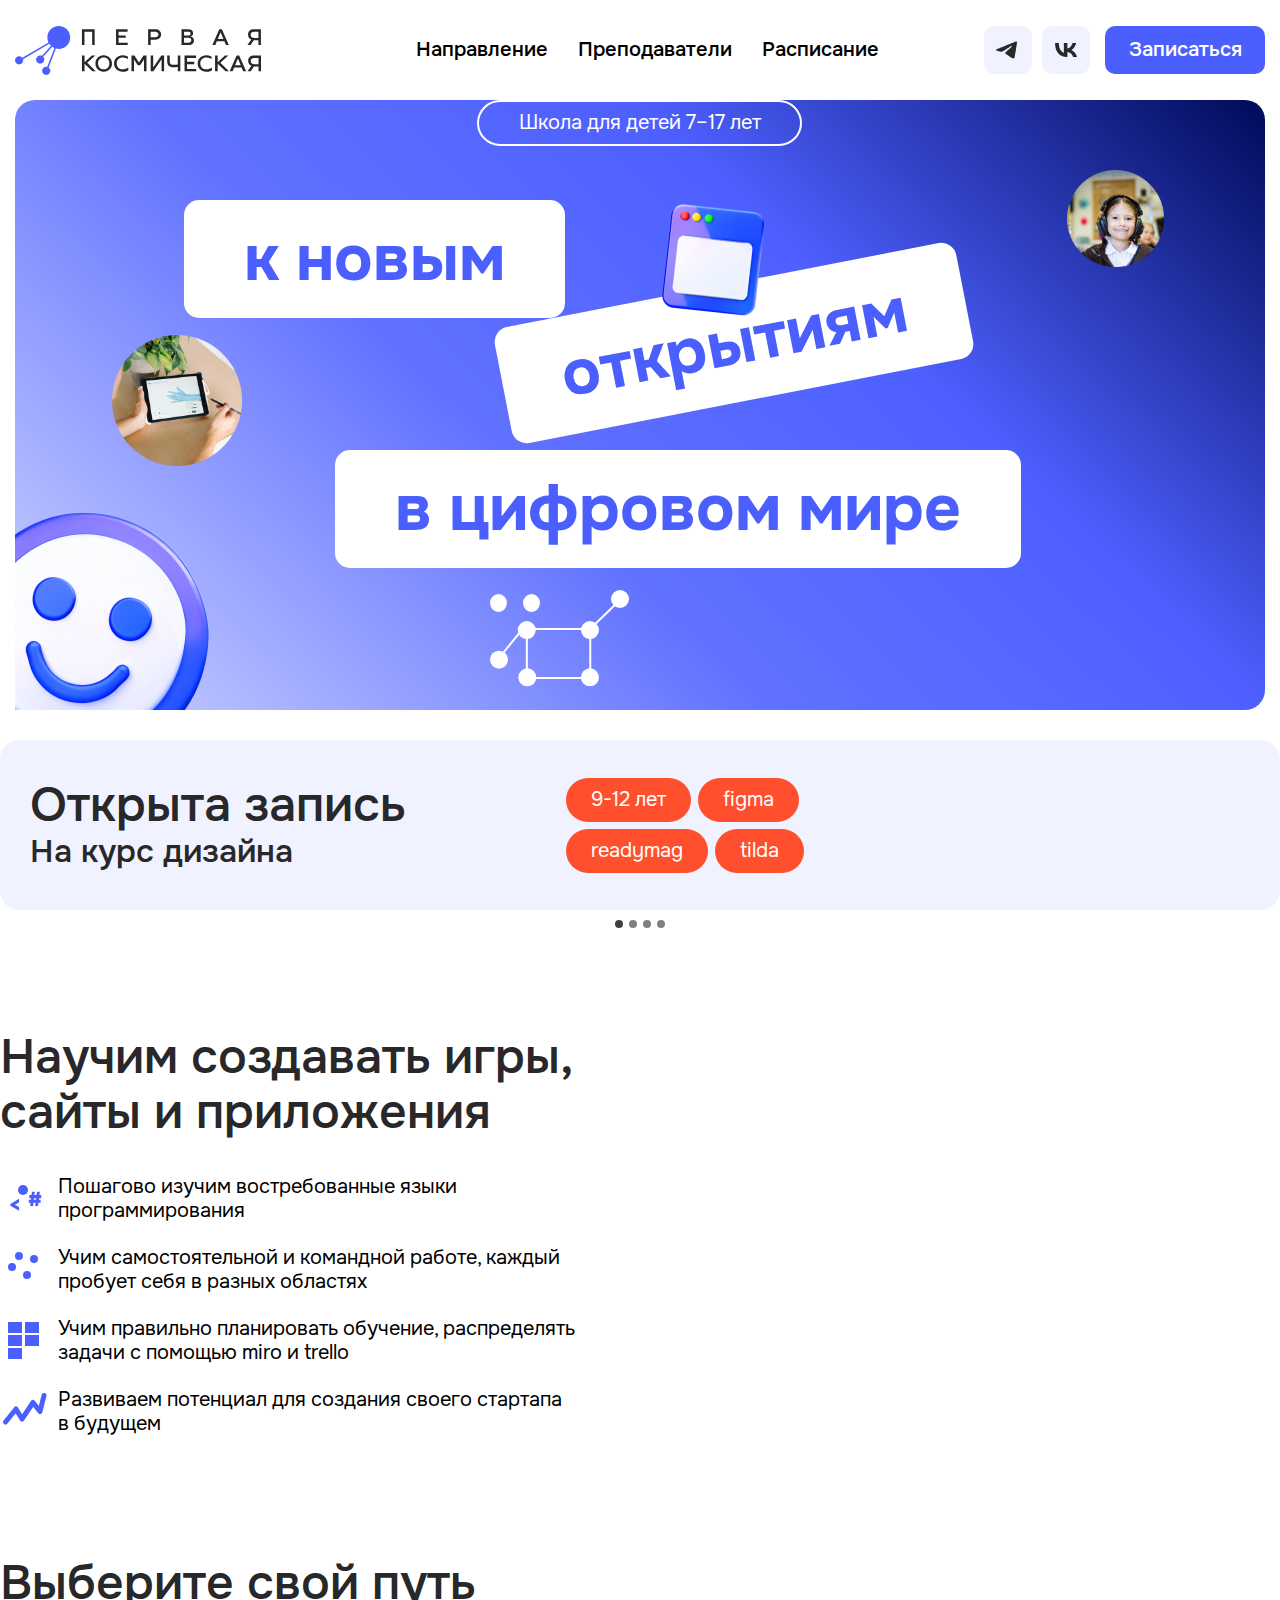
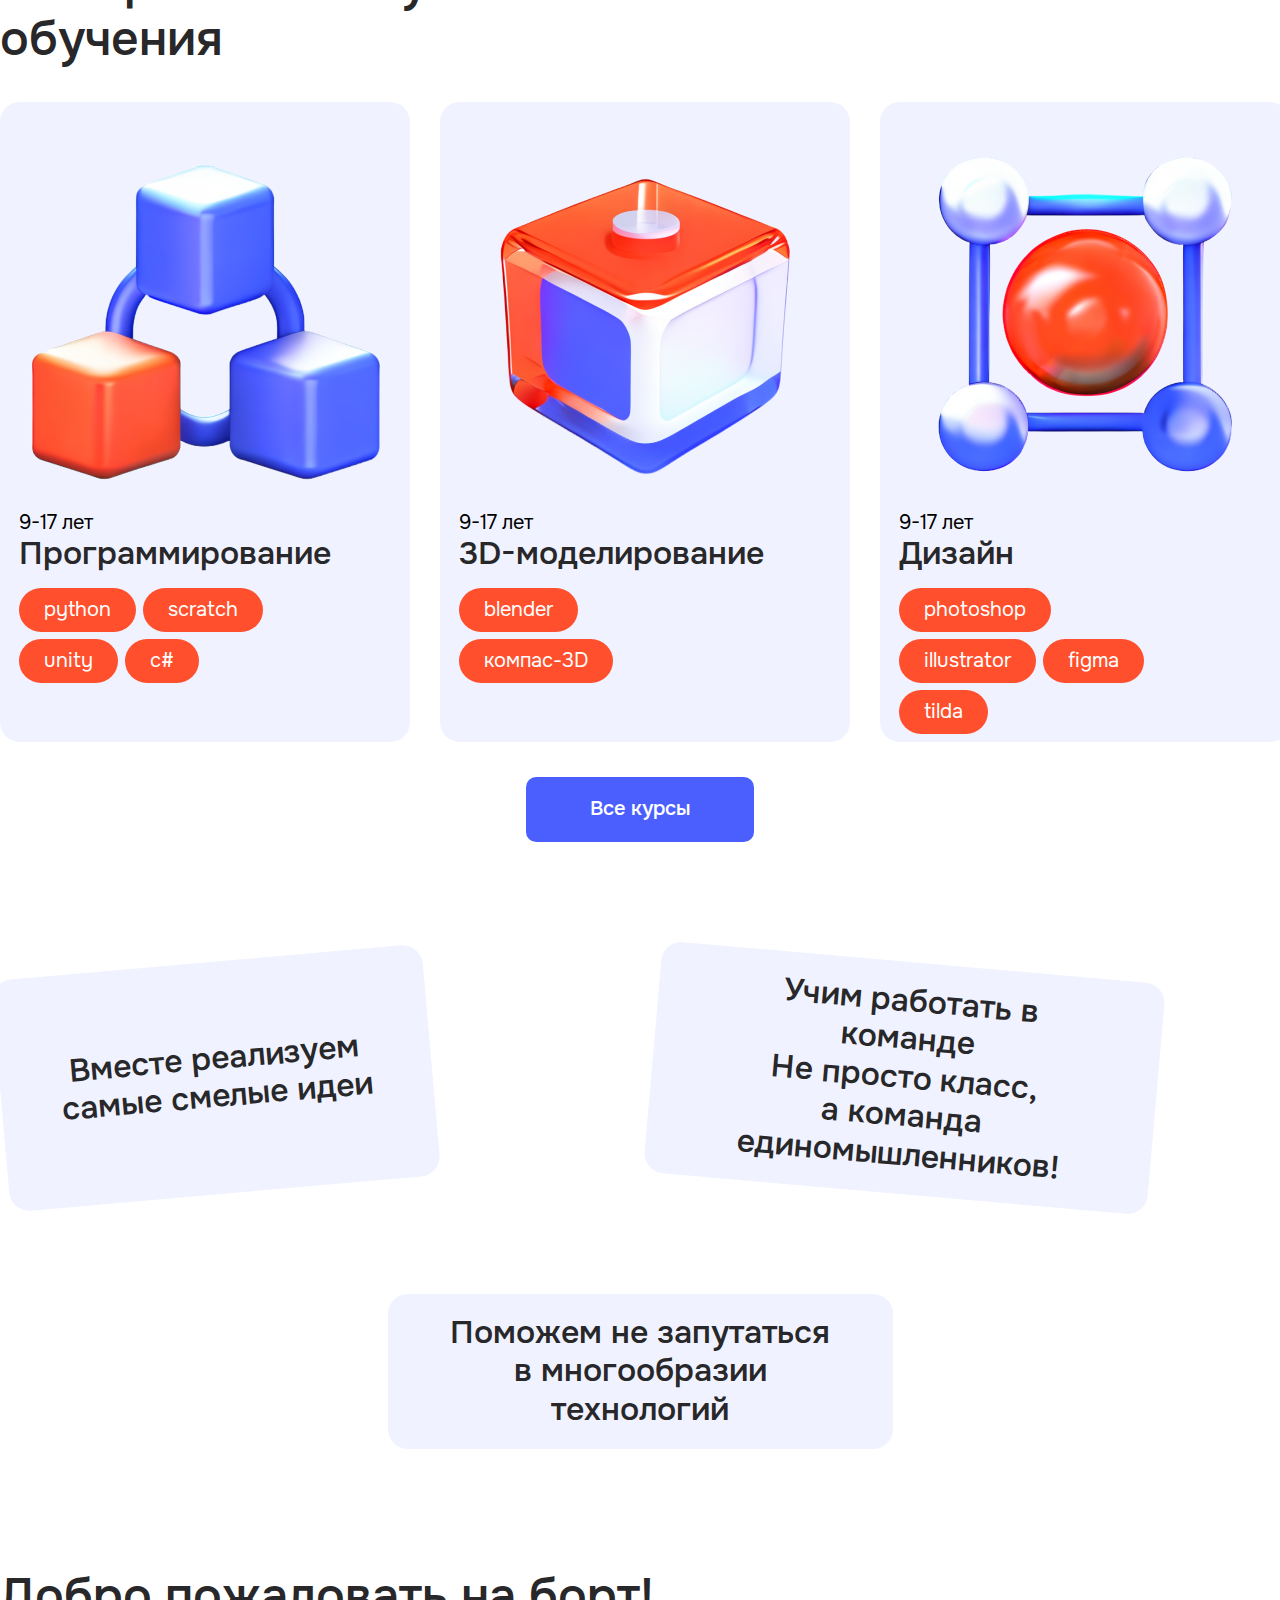
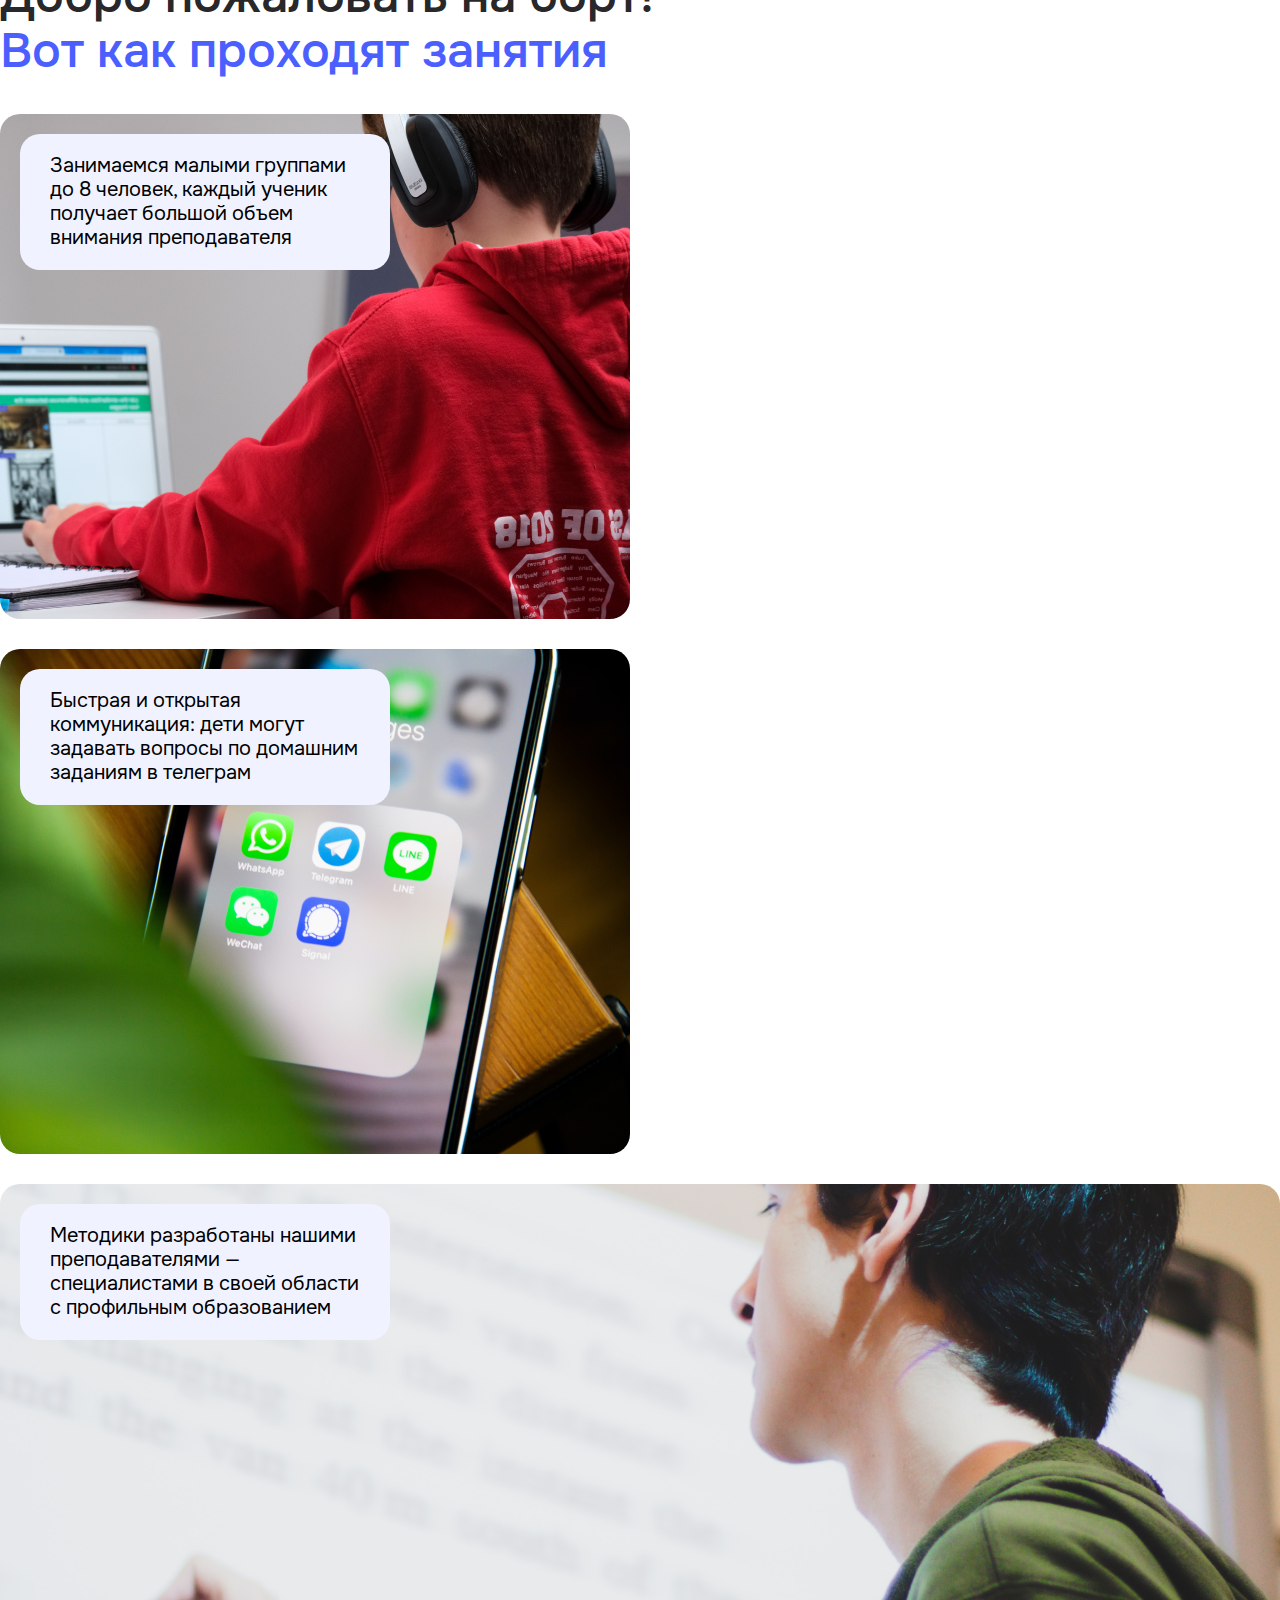
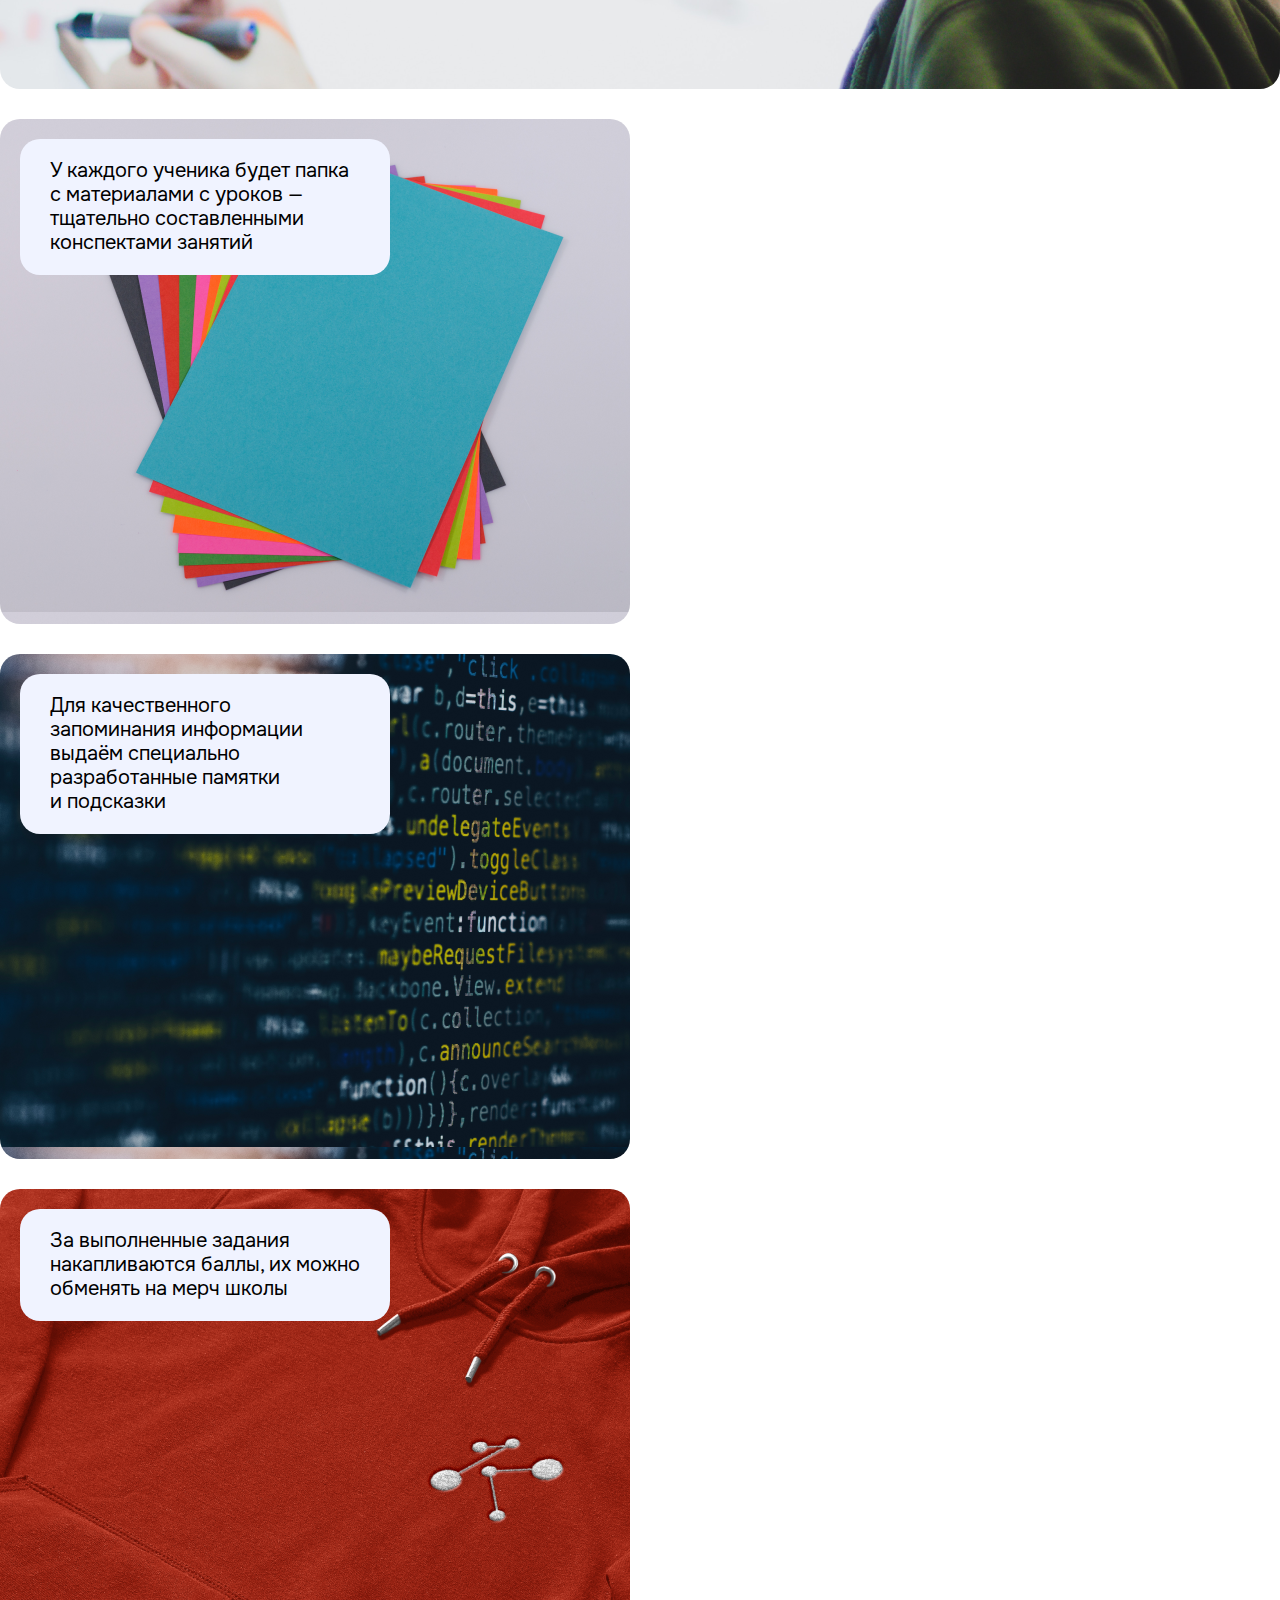
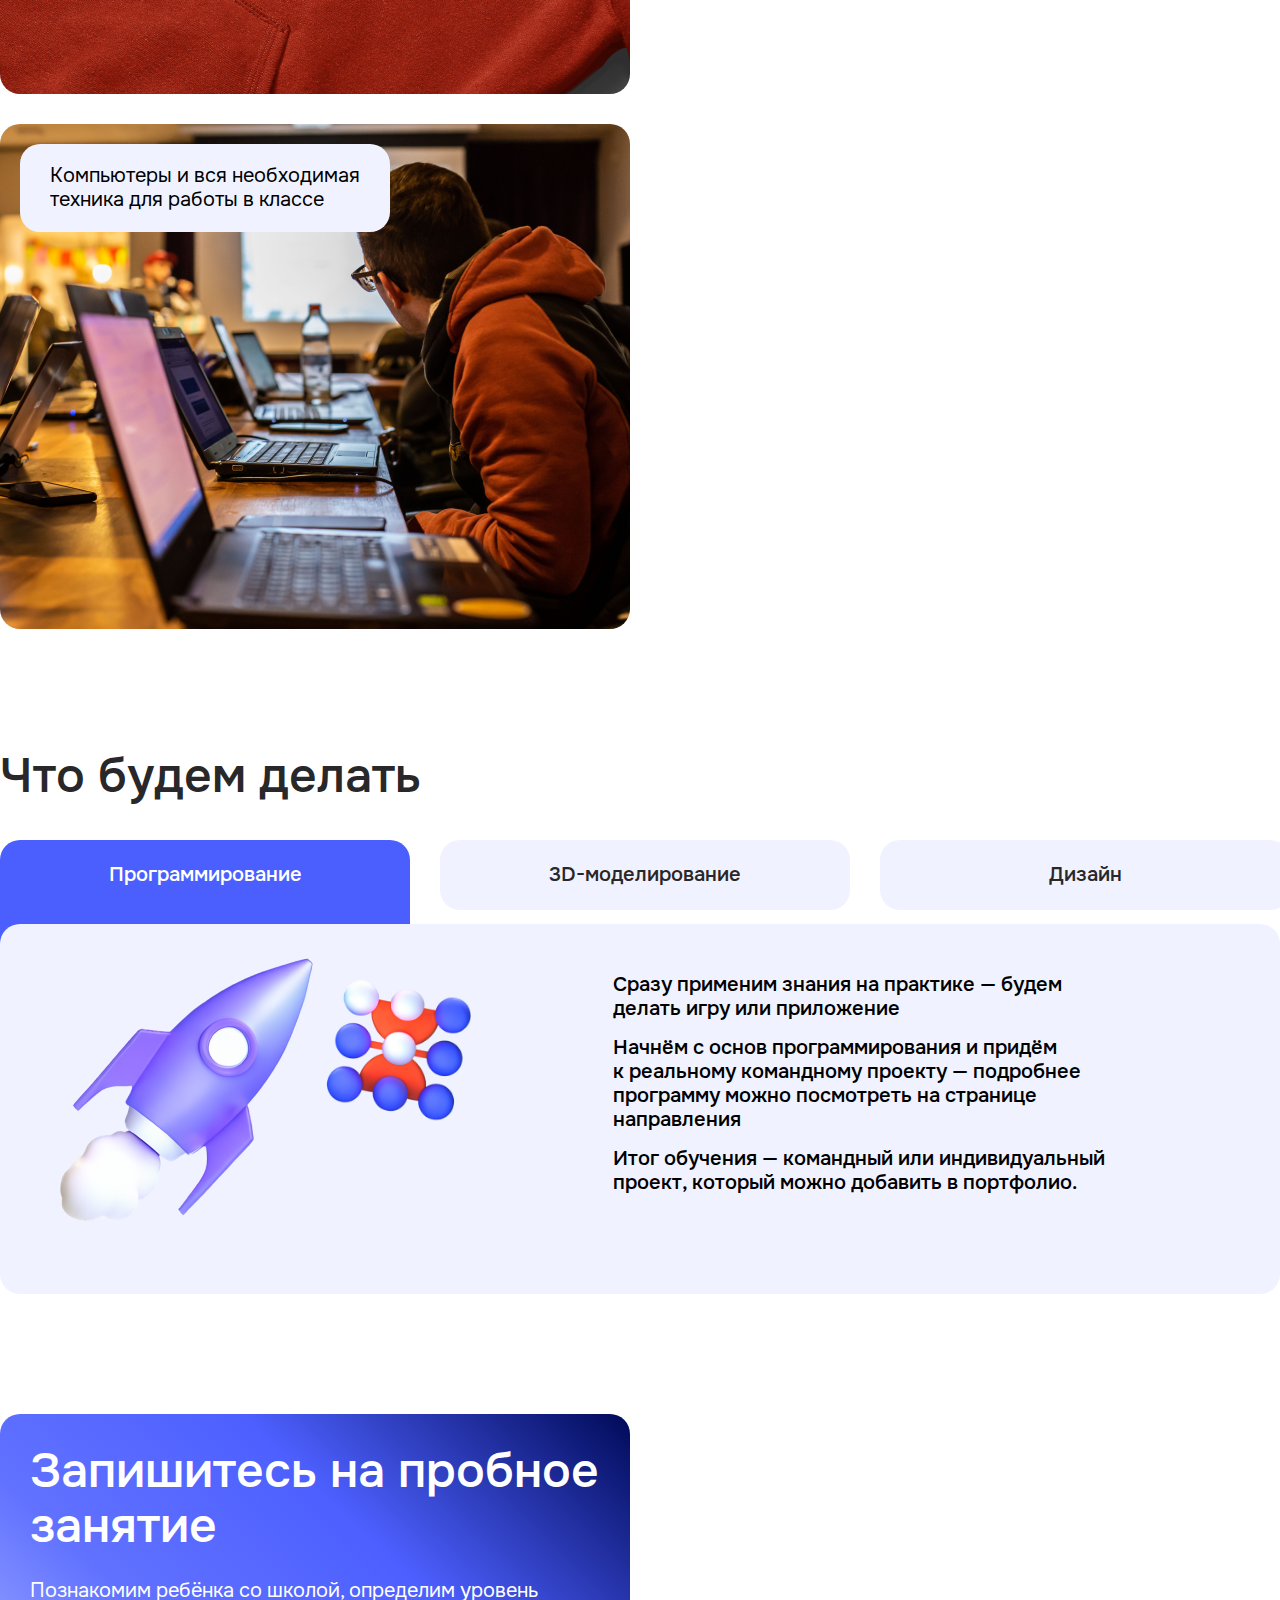
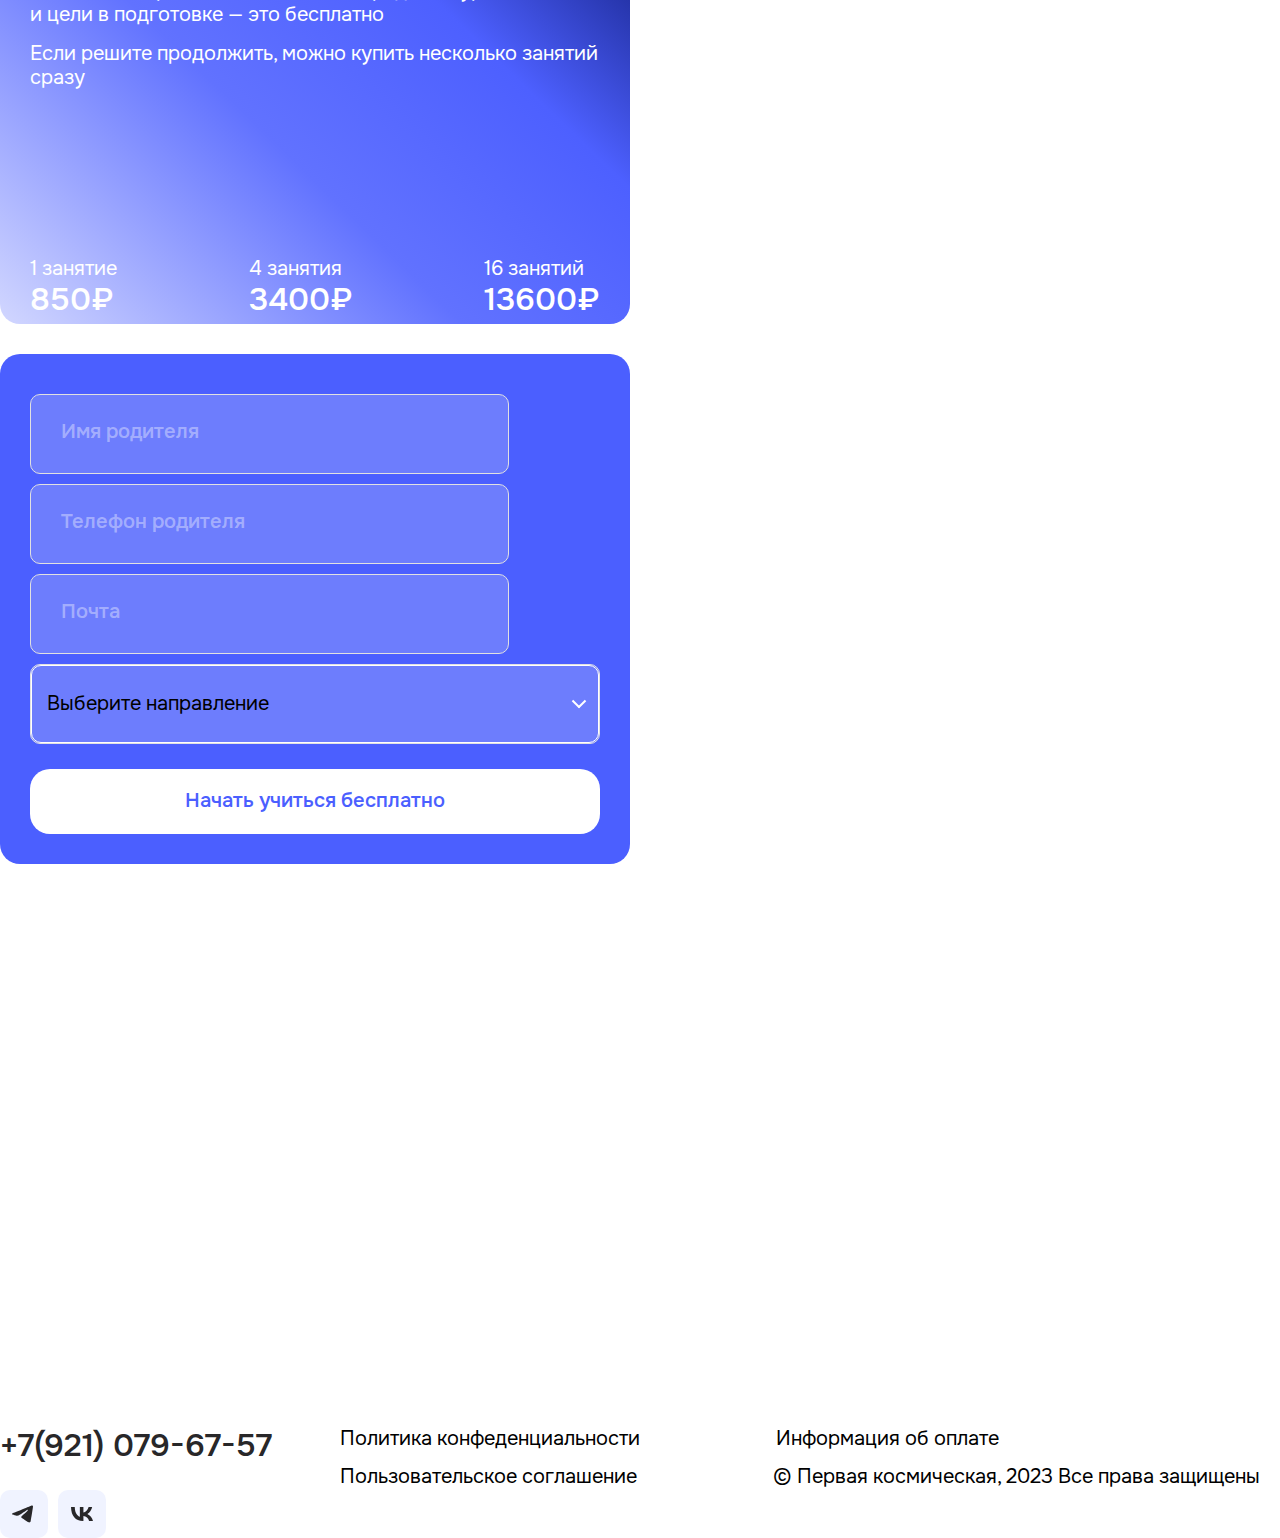
==== index.html @ cf3573f6 "Initial commit" ====
<!DOCTYPE html>
<html lang="ru">
<head>
    <meta charset="UTF-8">
    <meta http-equiv="X-UA-Compatible" content="IE=edge">
    <meta name="viewport" content="width=device-width, initial-scale=1.0">
    <title>Первая космическая — школа цифровых навыков для детей 7-17 лет</title>
    <link rel="stylesheet" href="css/style.css">
    <script src="https://ajax.googleapis.com/ajax/libs/jquery/3.5.1/jquery.min.js"></script>
    <link rel="icon" type="image/x-icon" href="img/favicon.svg">
</head>
<body>
  <!-- хэдер -->
  <header>
    <div class="logo">
      <div class="logo_max"></div>
      <div class="logo_min"></div>
    </div>
    <!-- пункты меню -->
    <div class="menu_items">
      <p class="button_text">Направление</p>
      <p class="button_text">Преподаватели</p>
      <p class="button_text">Расписание</p>
    </div>
    <!-- контакты -->
    <div class="contact">
      <!-- соцсети -->
      <div class="social">
        <!-- телеграм -->
        <a class='tg'href='https://t.me/lsi555' target='_blank'>
          <img src="images/tg.svg" alt="tg"></a>
        <!-- вконтакте -->
        <a class='vk' href='https://vk.com/public221504000' target='_blank'>
          <img src="images/vk.svg" alt="vk"></a>
      </div>
      <!-- кнопка записаться -->
      <button class="cta" type="button" name="button"><p class="button_text">Записаться</p></button>
    </div>
    <!-- меню мобильная версия -->
    <div class="menu_burger"></div>
  </header>
  <section class="top">
    <!-- исправить линии -->
    <!-- <img class="lines" src="images/lines.svg"> -->
    <!-- <img class="ui_2"src="images/ui_2.png"> -->
    <div class="school">
      <p>Школа для детей 7–17 лет</p>
    </div>
    <!-- исправить классы -->
    <div class="block_text block_text1">
      <h1>к новым</h1>
    </div>
    <div class="block_text block_text2">
      <h1>открытиям</h1>
    </div>
    <div class="block_text block_text3">
      <h1>в цифровом мире</h1>
    </div>
    <img class="photo_1" src="images/photo_1.png">
    <img class="photo_2" src="images/photo_2.png">
    <img class="ui"src="images/ui.png">
    <img class="smile"src="images/smile.png">
    <!-- робот -->
    <div class="robot">
      <div class="eyes">
        <div class="one_eye">
          <div class="pupil">
        </div>
        </div>
        <div class="one_eye">
          <div class="pupil">
        </div>
        </div>
    </div>
    <img class="robot_body"src="images/robot_body.svg">
  </div>
  <!-- закрывает div top -->
</section>
  <!-- слайдер с новостями -->
  <div class="slider">
  <div class="imgs">
    <div class="img" style="left: 0;">
      <div class="block_slide">
      <!-- заголовки на слайде -->
      <div class="head_slide">
        <h2>Открыта запись</h2>
        <h3>На курс дизайна</h3>
      </div>
      <!-- группа тегов -->
      <div class="tags_slide">
        <!-- отдельный тег -->
        <div class="tag"><p>9-12 лет</p></div>
        <div class="tag"><p>figma</p></div>
        <div class="tag"><p>readymag</p></div>
        <div class="tag"><p>tilda</p></div>
      </div>
      </div>

    </div>
    <div class="img">
      <div class="block_slide">
      <!-- заголовки на слайде -->
      <div class="head_slide">
        <h2>Новая программа</h2>
        <h3>3D-моделирование</h3>
      </div>
      <!-- группа тегов -->
      <div class="tags_slide">
        <!-- отдельный тег -->
        <div class="tag"><p>9-12 лет</p></div>
        <div class="tag"><p>blender</p></div>
        <div class="tag"><p>компас-3D</p></div>
      </div>
      </div>
    </div>
    <div class="img">
      <span>Image 3</span>
    </div>
    <div class="img">
      <span>Image 4</span>
    </div>
  </div>
  <div class="dots"></div>
</div>
<!-- второй блок, чему учим -->
<section class="what">
  <h2>Научим создавать игры,<br>сайты и приложения</h2>
  <div class="what_items">
    <div class="what_item">
      <img src="images/icon_languages.svg">
      <p>Пошагово изучим востребованные языки программирования</p>
    </div>
    <div class="what_item">
      <img src="images/icon_team.svg">
      <p>Учим самостоятельной и командной работе, каждый пробует себя в разных областях </p>
    </div>
    <div class="what_item">
      <img src="images/icon_planning.svg">
      <p>Учим правильно планировать обучение, распределять задачи с помощью miro и trello</p>
    </div>
    <div class="what_item">
      <img src="images/icon_startup.svg">
      <p>Развиваем потенциал для создания своего стартапа в будущем</p>
    </div>
  </div>
</section>
<section class="way">
  <h2>Выберите свой путь</h2>
  <h2>обучения</h2>
  <!-- карточки переворачиваются -->
  <div class="flips">
    <div class="flip_card">
      <div class="flip_card_inner">
        <div class="flip_card_front">
          <img src="images/programming.png">
          <p>9-17 лет</p>
          <h3>Программирование</h3>
          <!-- группа тегов -->
          <div class="tags_slide">
            <!-- отдельный тег -->
            <div class="tag"><p>python</p></div>
            <div class="tag"><p>scratch</p></div>
            <div class="tag"><p>unity</p></div>
            <div class="tag"><p>c#</p></div>
          </div>
      </div>
    <div class="flip-card-back">

    </div>
  </div>
</div>
<div class="flip_card">
  <div class="flip_card_inner">
    <div class="flip_card_front">
      <img src="images/3d.png">
      <p>9-17 лет</p>
      <h3>3D-моделирование</h3>
      <!-- группа тегов -->
      <div class="tags_slide">
        <!-- отдельный тег -->
        <div class="tag"><p>blender</p></div>
        <div class="tag"><p>компас-3D</p></div>
      </div>
  </div>
<div class="flip-card-back">

</div>
</div>
</div>
<div class="flip_card">
  <div class="flip_card_inner">
    <div class="flip_card_front">
      <img src="images/design.png">
      <p>9-17 лет</p>
      <h3>Дизайн</h3>
      <!-- группа тегов -->
      <div class="tags_slide">
        <!-- отдельный тег -->
        <div class="tag"><p>photoshop</p></div>
        <div class="tag"><p>illustrator</p></div>
        <div class="tag"><p>figma</p></div>
        <div class="tag"><p>tilda</p></div>
      </div>
  </div>
<div class="flip-card-back">

</div>
</div>
</div>
  </div>
  <button class="all" type="button" name="button"><p class="button_text">Все курсы</p></button>
</section>
<!-- карточки с фразами -->
<section class="taglines">
  <div class="block">
  <div class="card one">
    <h3>Вместе реализуем</h3>
    <h3>самые смелые идеи</h3>
  </div>
  <div class="card two">
    <h3>Учим работать в команде</h3>
    <h3>Не просто класс, а команда единомышленников!</h3>
  </div>
  </div>
  <!-- 3 карточка -->
  <div class="card three">
    <h3>Поможем не запутаться</h3>
    <h3>в многообразии технологий</h3>
  </div>
</section>
<section class="welcome">
  <h2>Добро пожаловать на борт!</h2>
  <h2>Вот как проходят занятия</h2>
  <div class="welcome_items">
    <!-- небольшие группы -->
    <div class="item teams">
      <div class="text">
        <p>Занимаемся малыми группами до 8 человек, каждый ученик получает большой объем внимания преподавателя</p>
      </div>
    </div>
    <!-- коммуникация в тг -->
    <div class="item telegram">
      <div class="text">
        <p>Быстрая и открытая коммуникация: дети могут задавать вопросы по домашним заданиям в телеграм</p>
      </div>
    </div>
    <!-- преподаватели -->
    <div class="item teachers">
      <div class="text">
        <p>Методики разработаны нашими преподавателями — специалистами в своей области с профильным образованием</p>
      </div>
    </div>
    <!-- папки с материалами -->
    <div class="item folders">
      <div class="text">
        <p>У каждого ученика будет папка с материалами с уроков — тщательно составленными конспектами занятий</p>
      </div>
    </div>
    <!-- памятки -->
    <div class="item memo">
      <div class="text">
        <p>Для качественного запоминания информации выдаём специально разработанные памятки и подсказки</p>
      </div>
    </div>
    <!-- мерч -->
    <div class="item merch">
      <div class="text">
        <p>За выполненные задания накапливаются баллы, их можно обменять на мерч школы</p>
      </div>
    </div>
    <!-- техника -->
    <div class="item comp">
      <div class="text">
        <p>Компьютеры и вся необходимая техника для работы в классе</p>
      </div>
    </div>
  </div>
</section>
<section class="more">
  <h2>Что будем делать</h2>
  <div class="tabs">
    <div class="prog active">
      <p class="button_text">Программирование</p>
    </div>
    <div class="modeling unactive">
      <p class="button_text">3D-моделирование</p>
    </div>
    <div class="des unactive">
      <p class="button_text">Дизайн</p>
    </div>
  </div>
  <!-- плашка с информацией -->
  <div class="info">
    <div class="pic">
      <img class="rocket" src="images/rocket.png">
      <img class="atom" src="images/atom.png">
    </div>
    <!-- текст про направление -->
    <div class="prog_info">
      <p class="button_text">Сразу применим знания на практике — будем делать игру или приложение</p>
      <p class="button_text">Начнём с основ программирования и придём к реальному командному проекту — подробнее программу можно посмотреть на странице направления</p>
      <p class="button_text">Итог обучения — командный или индивидуальный проект, который можно добавить в портфолио.</p>
    </div>
  </div>
</section>
<!-- запишитесь на первое занятие -->
<section class="first_lesson">
  <div class="offer">
    <h2>Запишитесь на пробное занятие</h2>
    <p>Познакомим ребёнка со школой, определим уровень и цели в подготовке — это бесплатно</p>
    <p>Если решите продолжить, можно купить несколько занятий сразу</p>
    <!-- цены -->
    <div class="prices">
      <div class="lesson">
        <p>1 занятие</p>
        <h3>850₽</h3>
      </div>
      <div class="lesson">
        <p>4 занятия</p>
        <h3>3400₽</h3>
      </div>
      <div class="lesson">
        <p>16 занятий</p>
        <h3>13600₽</h3>
      </div>
    </div>
  </div>
  <div class="form">
    <!-- сама форма -->
    <form name="test" method="post" action="input1.php">


    <input class="name" type="text" size="50" placeholder="Имя родителя">


    <input class="name" type="text" size="50" placeholder="Телефон родителя">

    <input class="name" type="text" size="50" placeholder="Почта">


  <!-- селект с направлениями -->

  <div class="__select" data-state="">
    <div class="__select__title" data-default="Option 0">Выберите направление</div>
    <div class="__select__content">
      <!-- <input id="singleSelect0" class="__select__input" type="radio" name="singleSelect" checked />
      <label for="singleSelect0" class="__select__label">Выберите направление</label> -->
      <input id="singleSelect1" class="__select__input" type="radio" name="singleSelect" />
      <label for="singleSelect1" class="__select__label">Программирование на Python</label>
      <input id="singleSelect3" class="__select__input" type="radio" name="singleSelect" />
      <label for="singleSelect3" class="__select__label">Программирование на C#</label>
      <input id="singleSelect4" class="__select__input" type="radio" name="singleSelect" />
      <label for="singleSelect4" class="__select__label">3D-моделирование</label>
      <input id="singleSelect5" class="__select__input" type="radio" name="singleSelect" />
      <label for="singleSelect5" class="__select__label">Дизайн</label>
    </div>
  </div>

    <!-- кнопка начать учиться бесплатно -->
    <a class="button_main"><p class="button_text">Начать учиться бесплатно</p></a>


</form>

  </div>

</section>
<section class="map">
  <iframe src="https://www.google.com/maps/embed?pb=!1m18!1m12!1m3!1d2003.8164583342862!2d30.351868877388046!3d59.85218826905893!2m3!1f0!2f0!3f0!3m2!1i1024!2i768!4f13.1!3m3!1m2!1s0x4696255010958299%3A0x5f9741011da7527a!2sProspekt%20Kosmonavtov%2C%2042%2C%20Sankt-Peterburg%2C%20196233!5e0!3m2!1sen!2sru!4v1693149034883!5m2!1sen!2sru" width="1290" height="320" style="border:0; border-radius:20px" allowfullscreen="" loading="lazy" referrerpolicy="no-referrer-when-downgrade"></iframe>
</section>
<footer>
  <div class="social">
    <h3>+7(921) 079-67-57</h3>
    <!-- телеграм -->
    <a class='tg'href='https://t.me/lsi555' target='_blank'>
      <img src="images/tg.svg" alt="tg"></a>
    <!-- вконтакте -->
    <a class='vk' href='https://vk.com/public221504000' target='_blank'>
      <img src="images/vk.svg" alt="vk"></a>
  </div>
  <div class="footer_menu">
    <p>Политика конфеденциальности</p>
    <p>Информация об оплате</p>
    <p>Пользовательское соглашение</p>
    <p>© Первая космическая, 2023 Все права защищены</p>
  </div>
</footer>

  <script type="text/javascript" src="script.js"></script>
  <script type="text/javascript" src="jquery.js"></script>
</body>
</html>
---- css/style.css ----
@import "reset.css";
@import "content.css";
@import "fonts.css";
@import "adaptive.css";
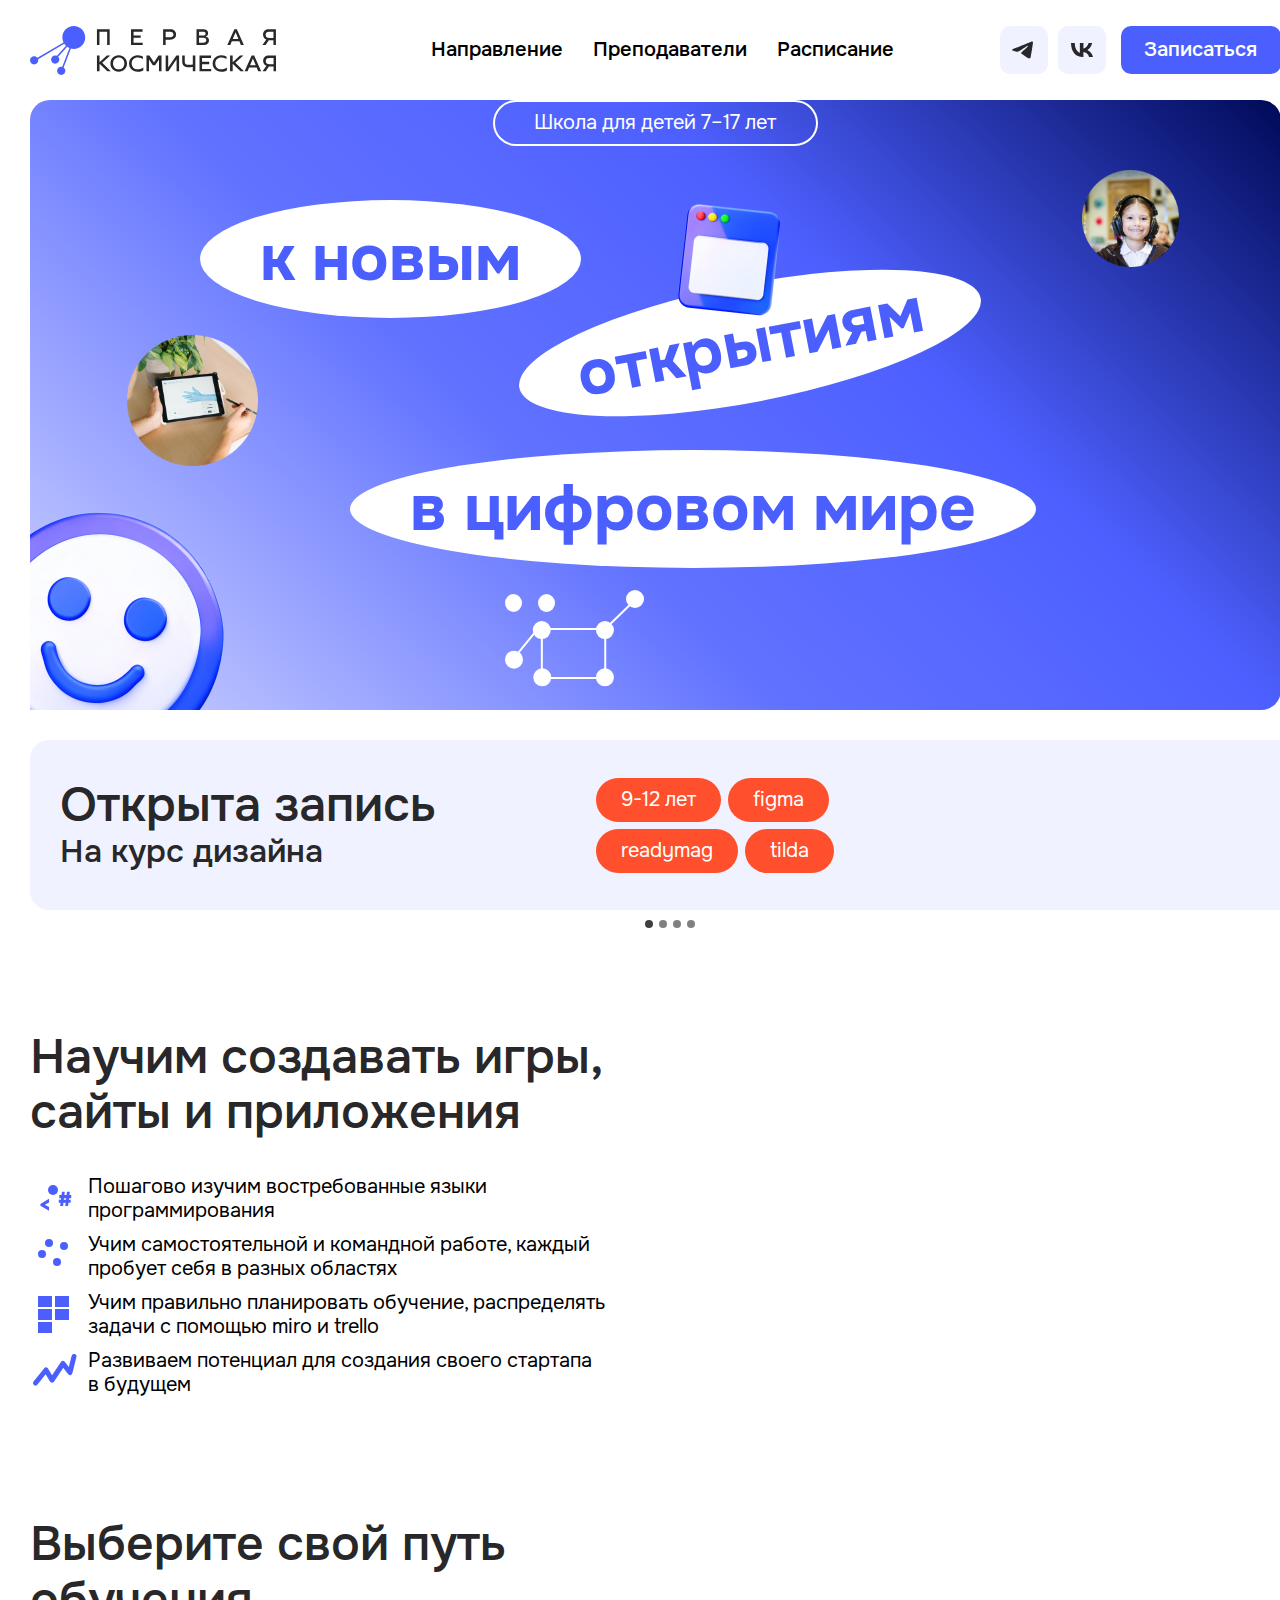
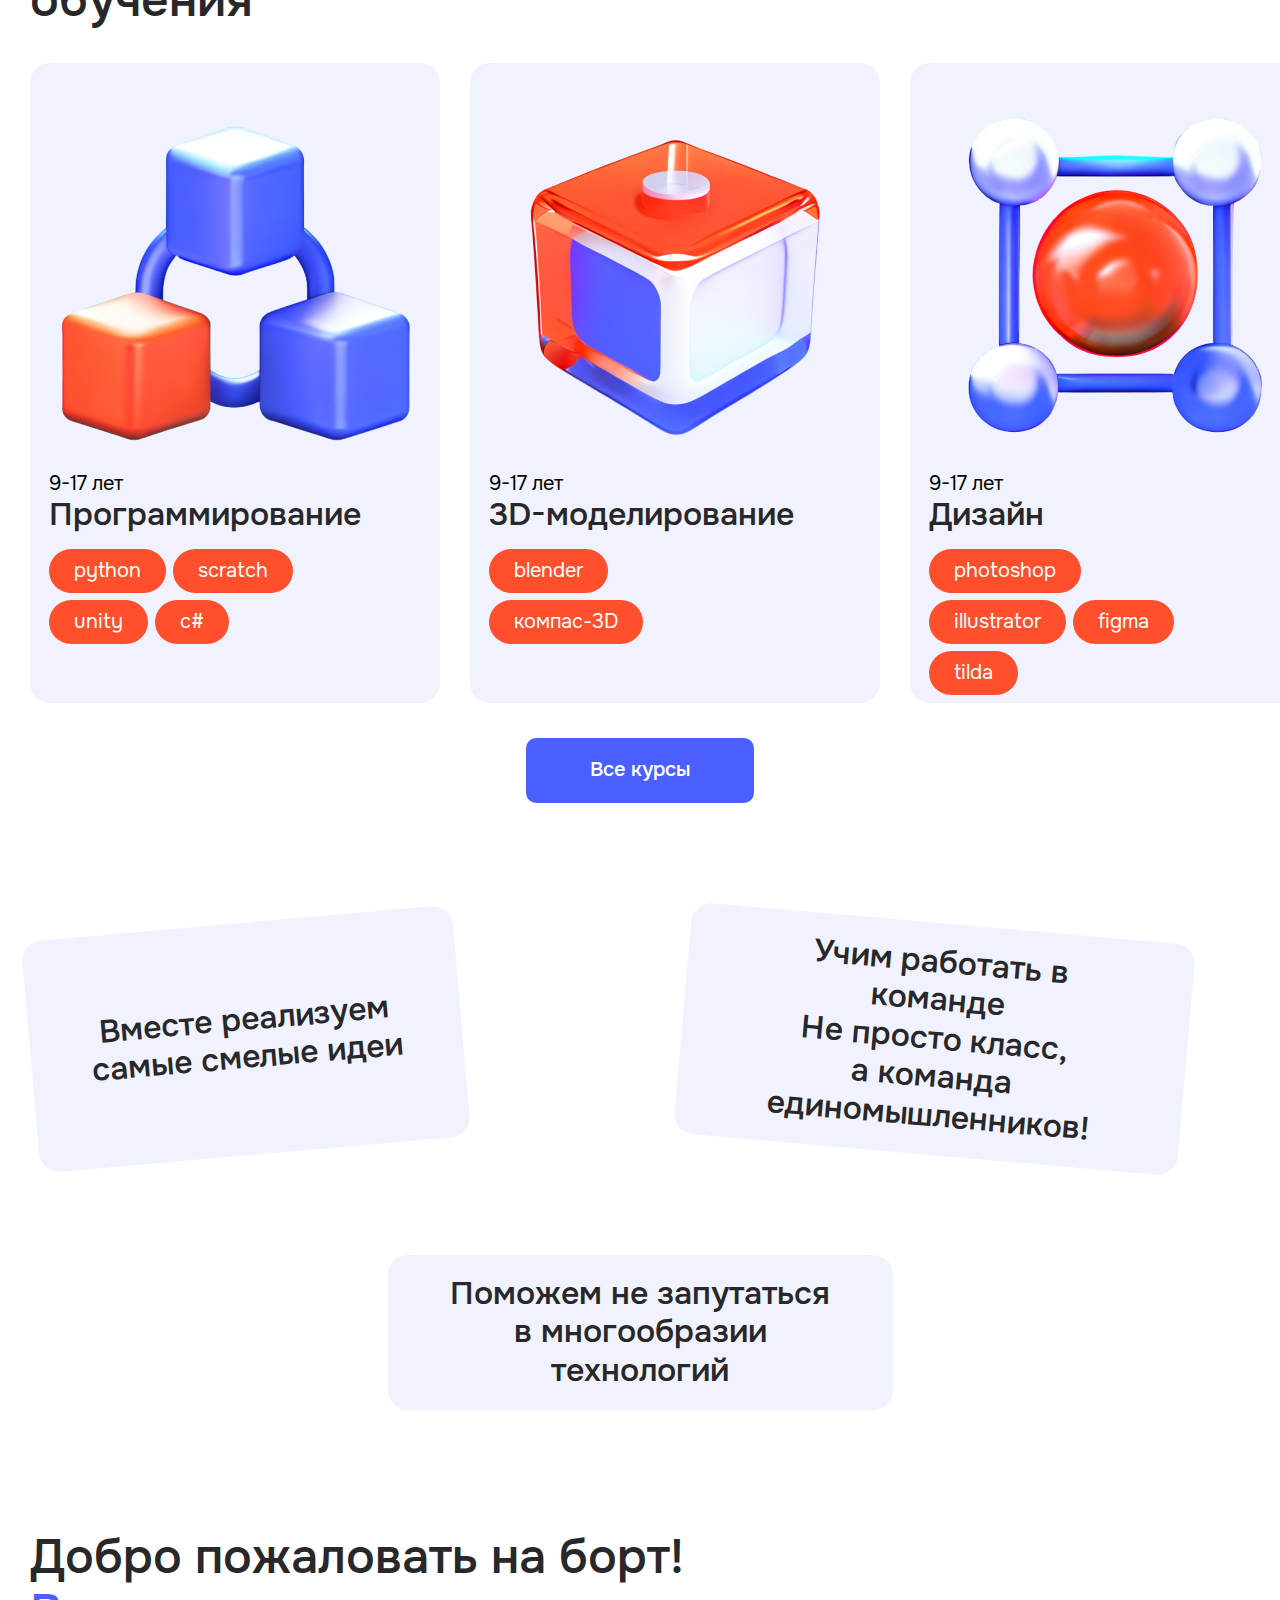
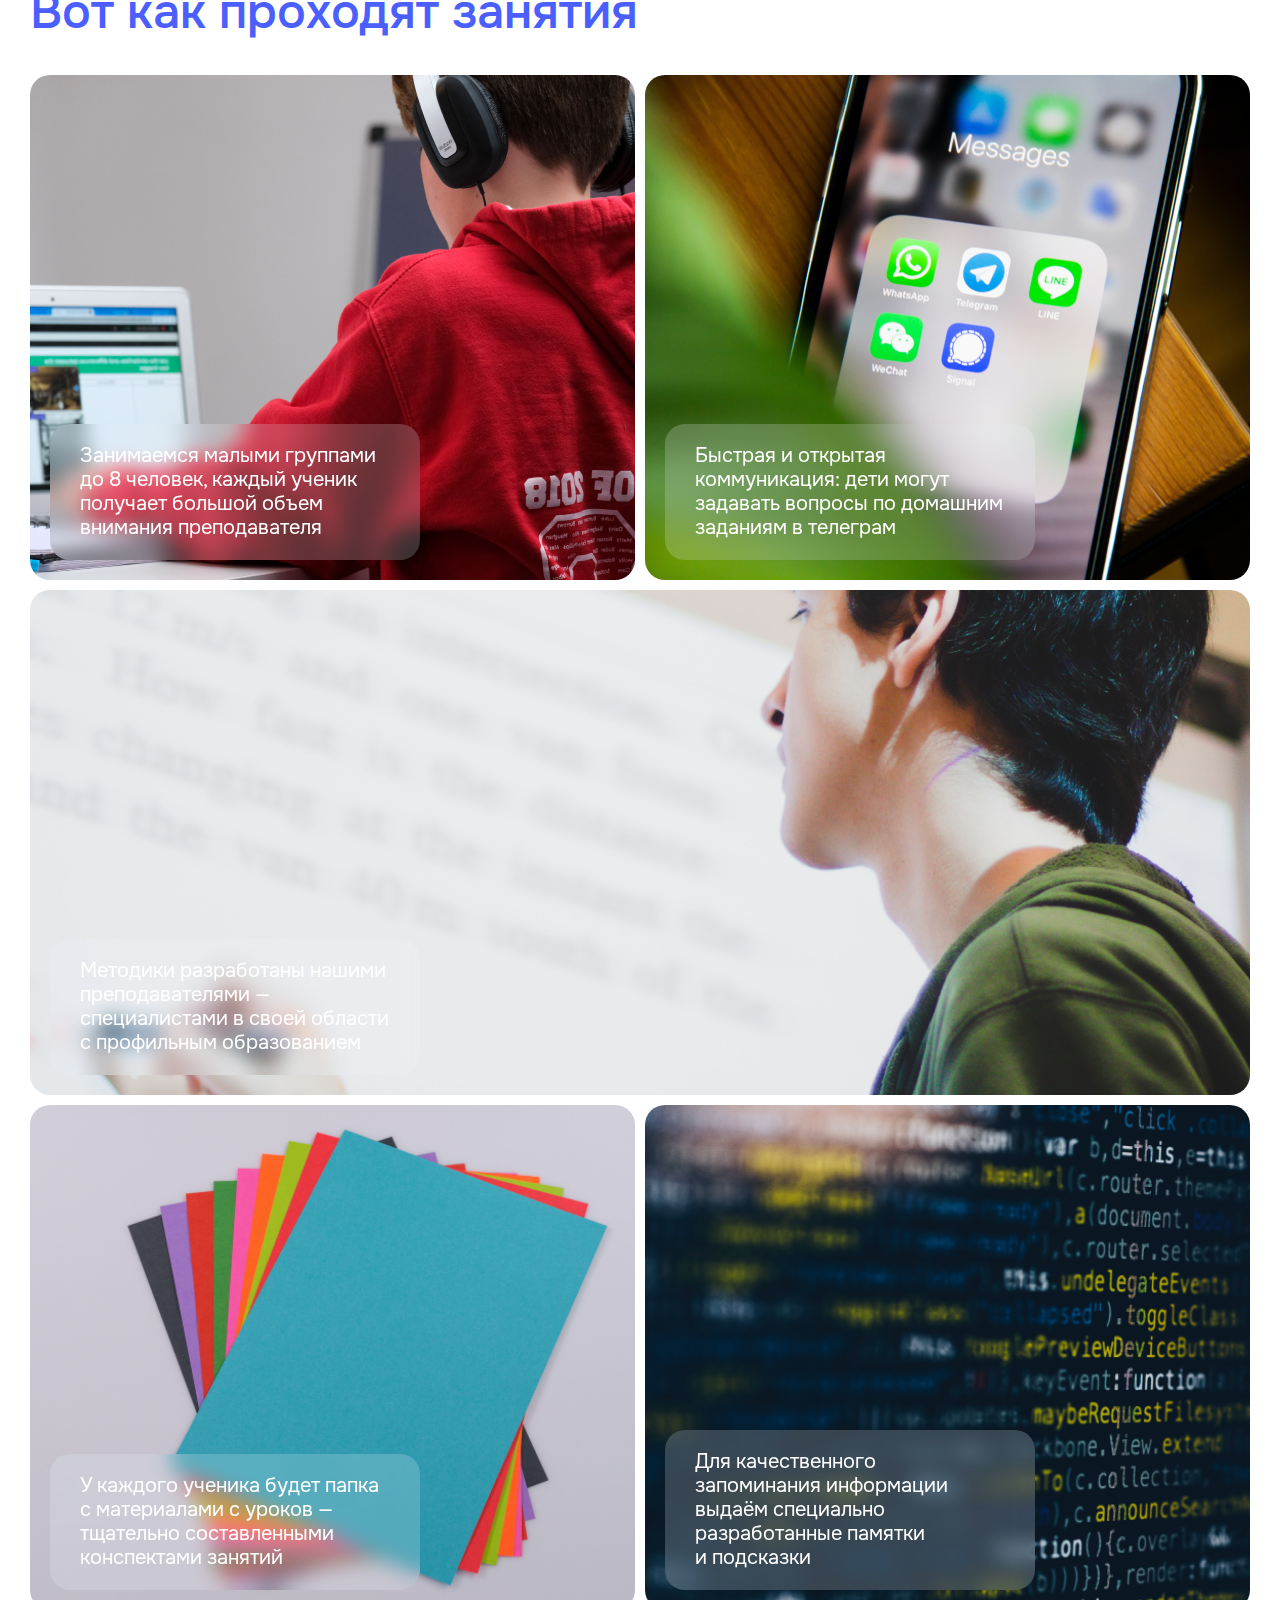
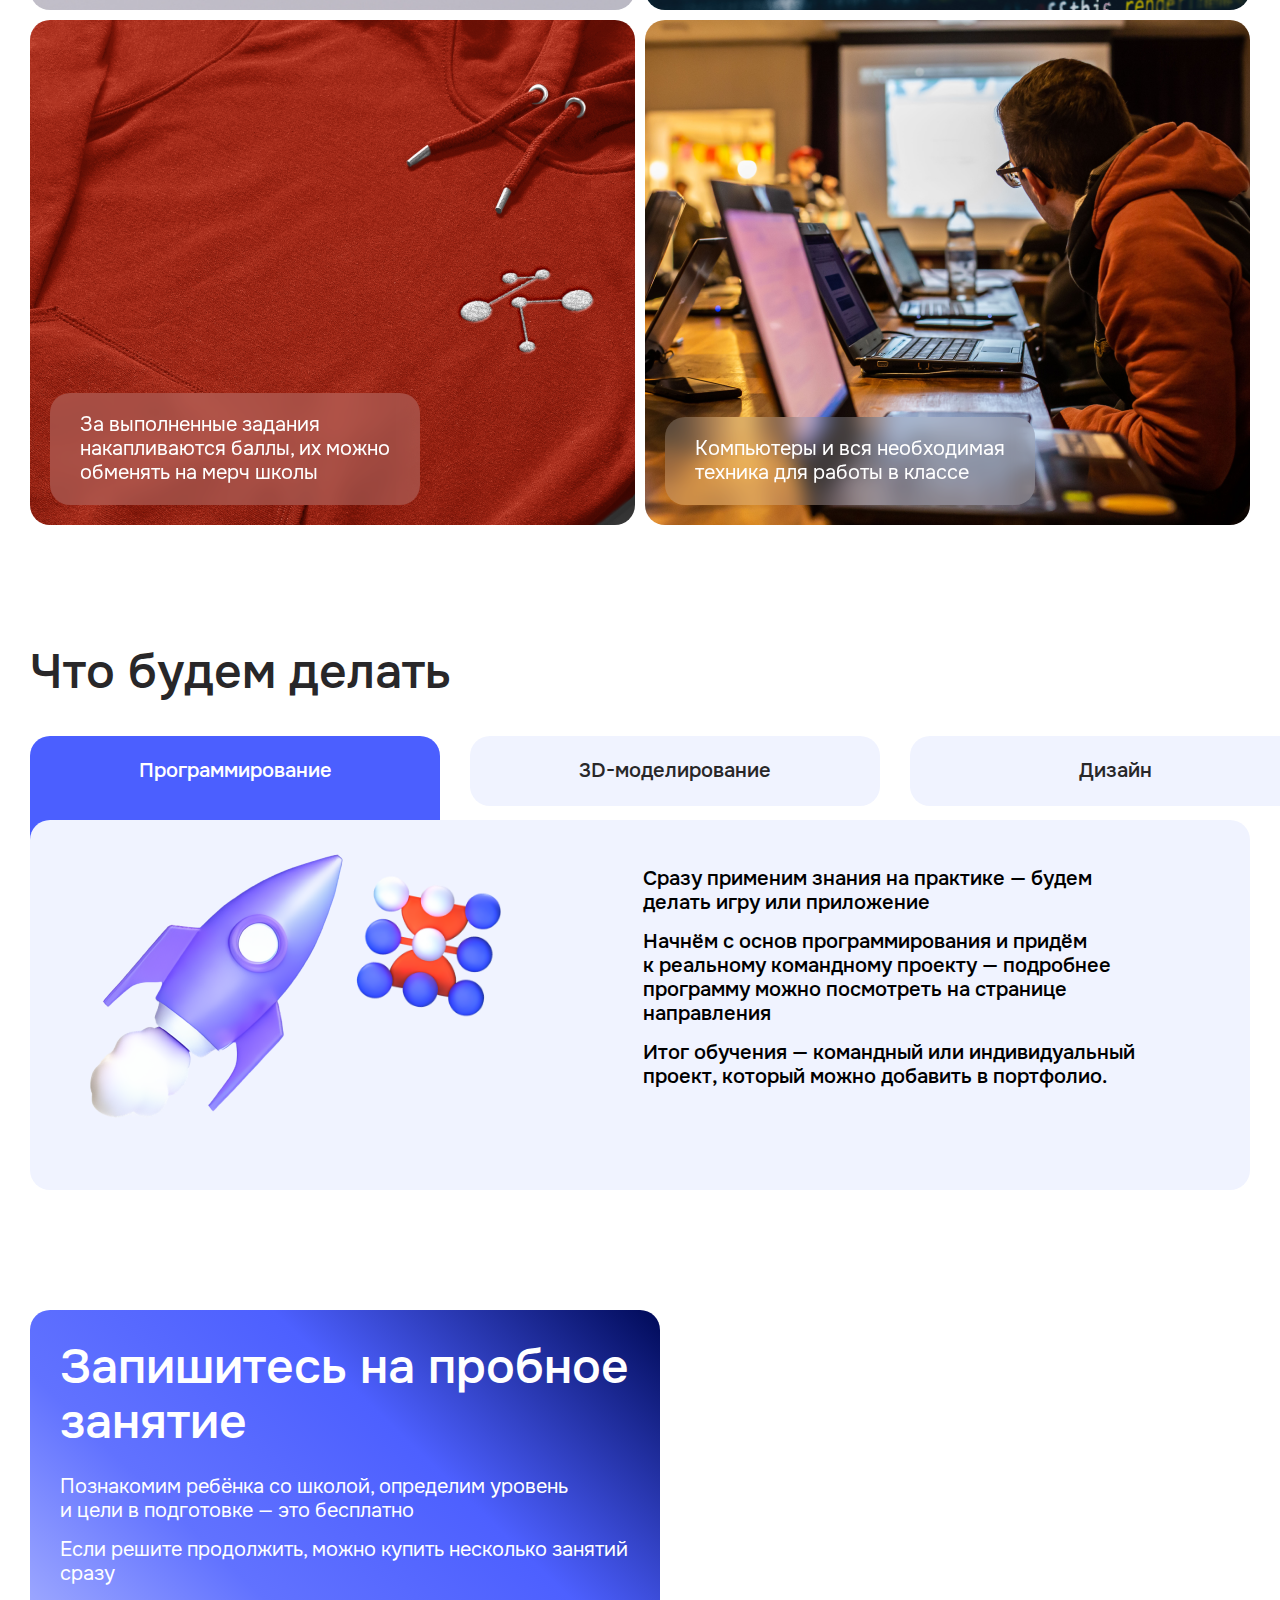
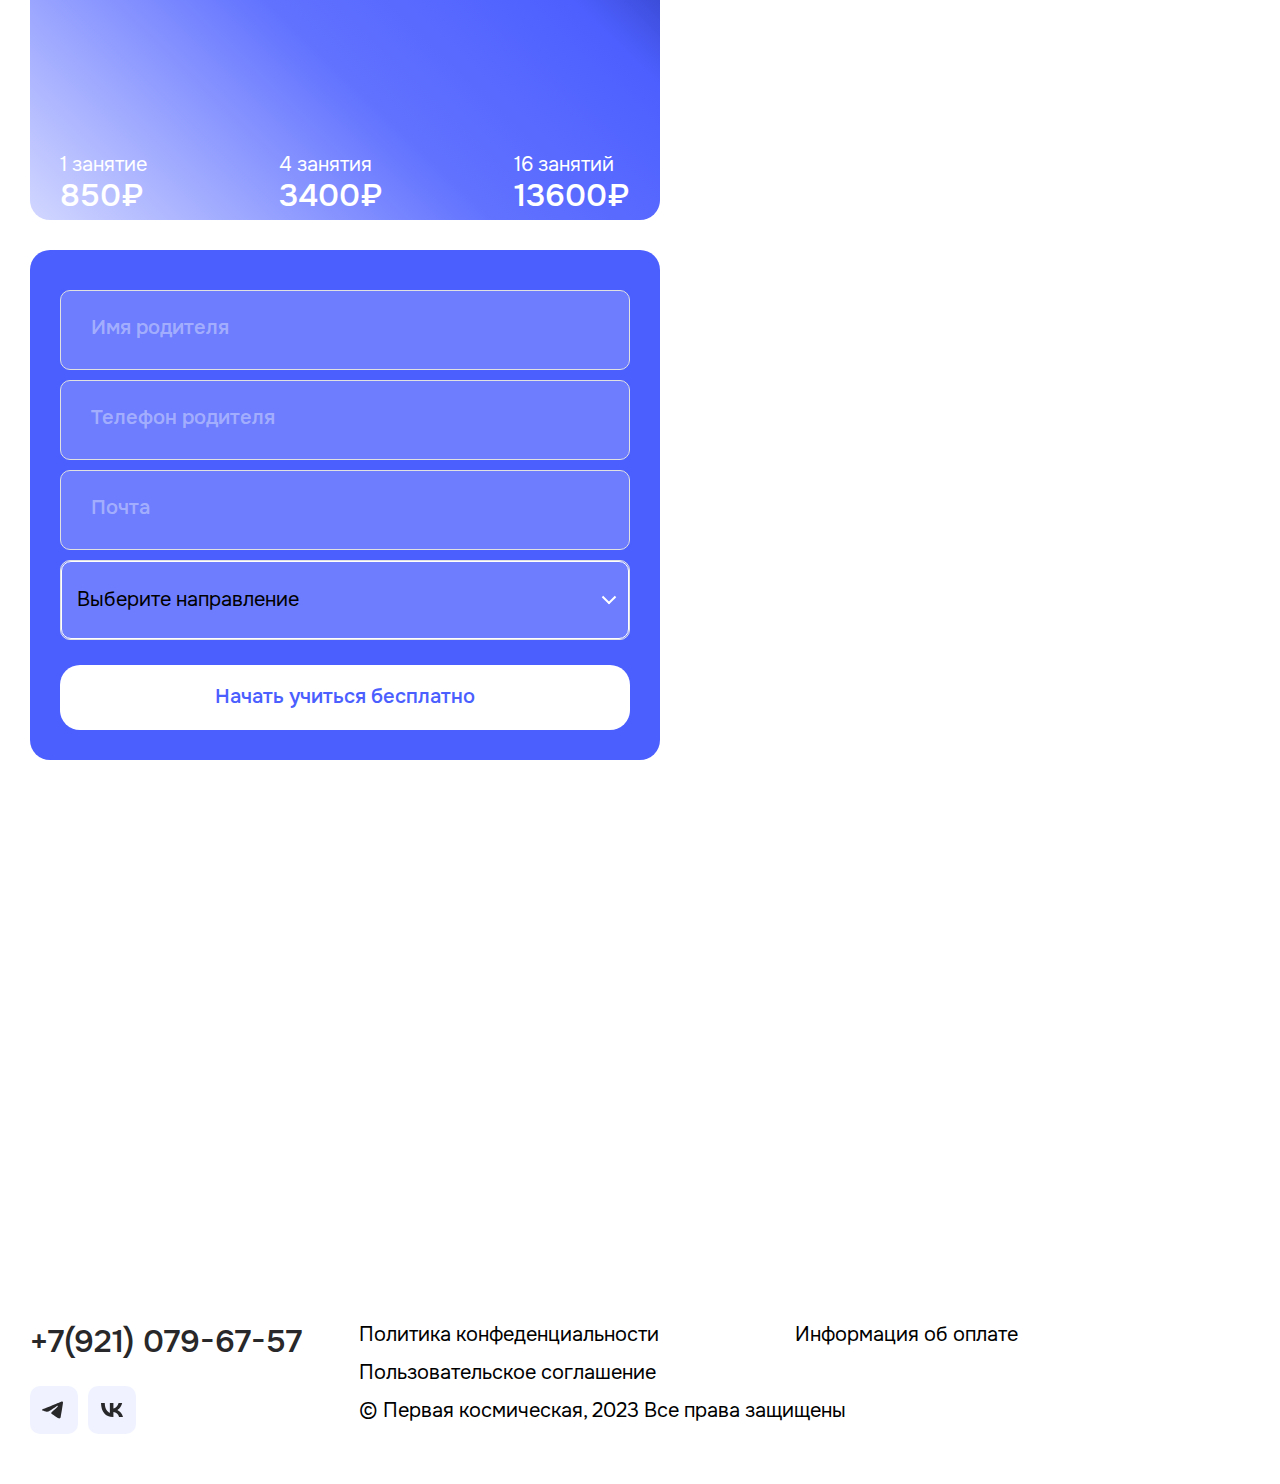
==== commit ab4c0ca1: "upd adaptive" ====
--- a/index.html
+++ b/index.html
@@ -241,7 +241,7 @@
     <!-- коммуникация в тг -->
     <div class="item telegram">
       <div class="text">
-        <p>Быстрая и открытая коммуникация: дети могут задавать вопросы по домашним заданиям в телеграм</p>
+        <p>Быстрая и открытая коммуникация: дети могут задавать вопросы по домашним заданиям в телеграм</p>
       </div>
     </div>
     <!-- преподаватели -->
@@ -366,7 +366,7 @@
 
 </section>
 <section class="map">
-  <iframe src="https://www.google.com/maps/embed?pb=!1m18!1m12!1m3!1d2003.8164583342862!2d30.351868877388046!3d59.85218826905893!2m3!1f0!2f0!3f0!3m2!1i1024!2i768!4f13.1!3m3!1m2!1s0x4696255010958299%3A0x5f9741011da7527a!2sProspekt%20Kosmonavtov%2C%2042%2C%20Sankt-Peterburg%2C%20196233!5e0!3m2!1sen!2sru!4v1693149034883!5m2!1sen!2sru" width="1290" height="320" style="border:0; border-radius:20px" allowfullscreen="" loading="lazy" referrerpolicy="no-referrer-when-downgrade"></iframe>
+  <iframe src="https://www.google.com/maps/embed?pb=!1m18!1m12!1m3!1d2003.8164583342862!2d30.351868877388046!3d59.85218826905893!2m3!1f0!2f0!3f0!3m2!1i1024!2i768!4f13.1!3m3!1m2!1s0x4696255010958299%3A0x5f9741011da7527a!2sProspekt%20Kosmonavtov%2C%2042%2C%20Sankt-Peterburg%2C%20196233!5e0!3m2!1sen!2sru!4v1693149034883!5m2!1sen!2sru" width="100%" height="320" style="border:0; border-radius:20px" allowfullscreen="" loading="lazy" referrerpolicy="no-referrer-when-downgrade"></iframe>
 </section>
 <footer>
   <div class="social">
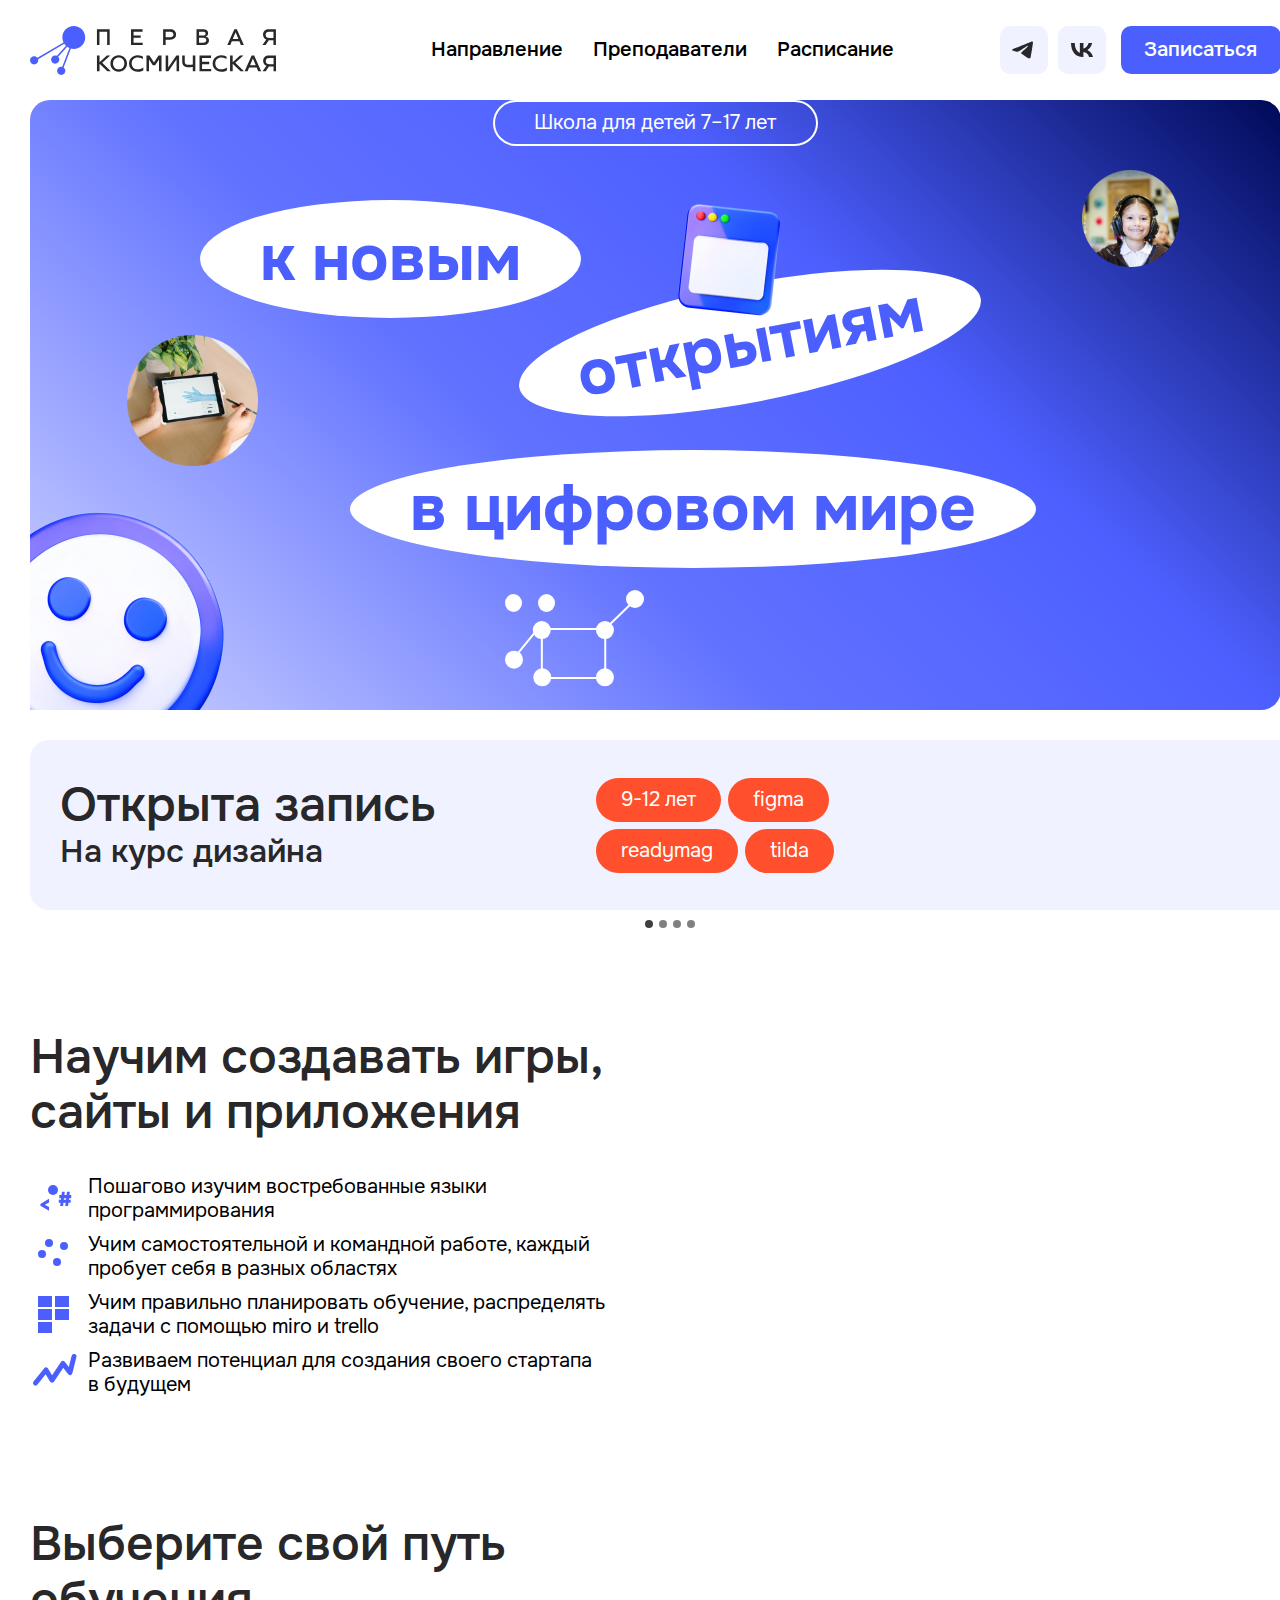
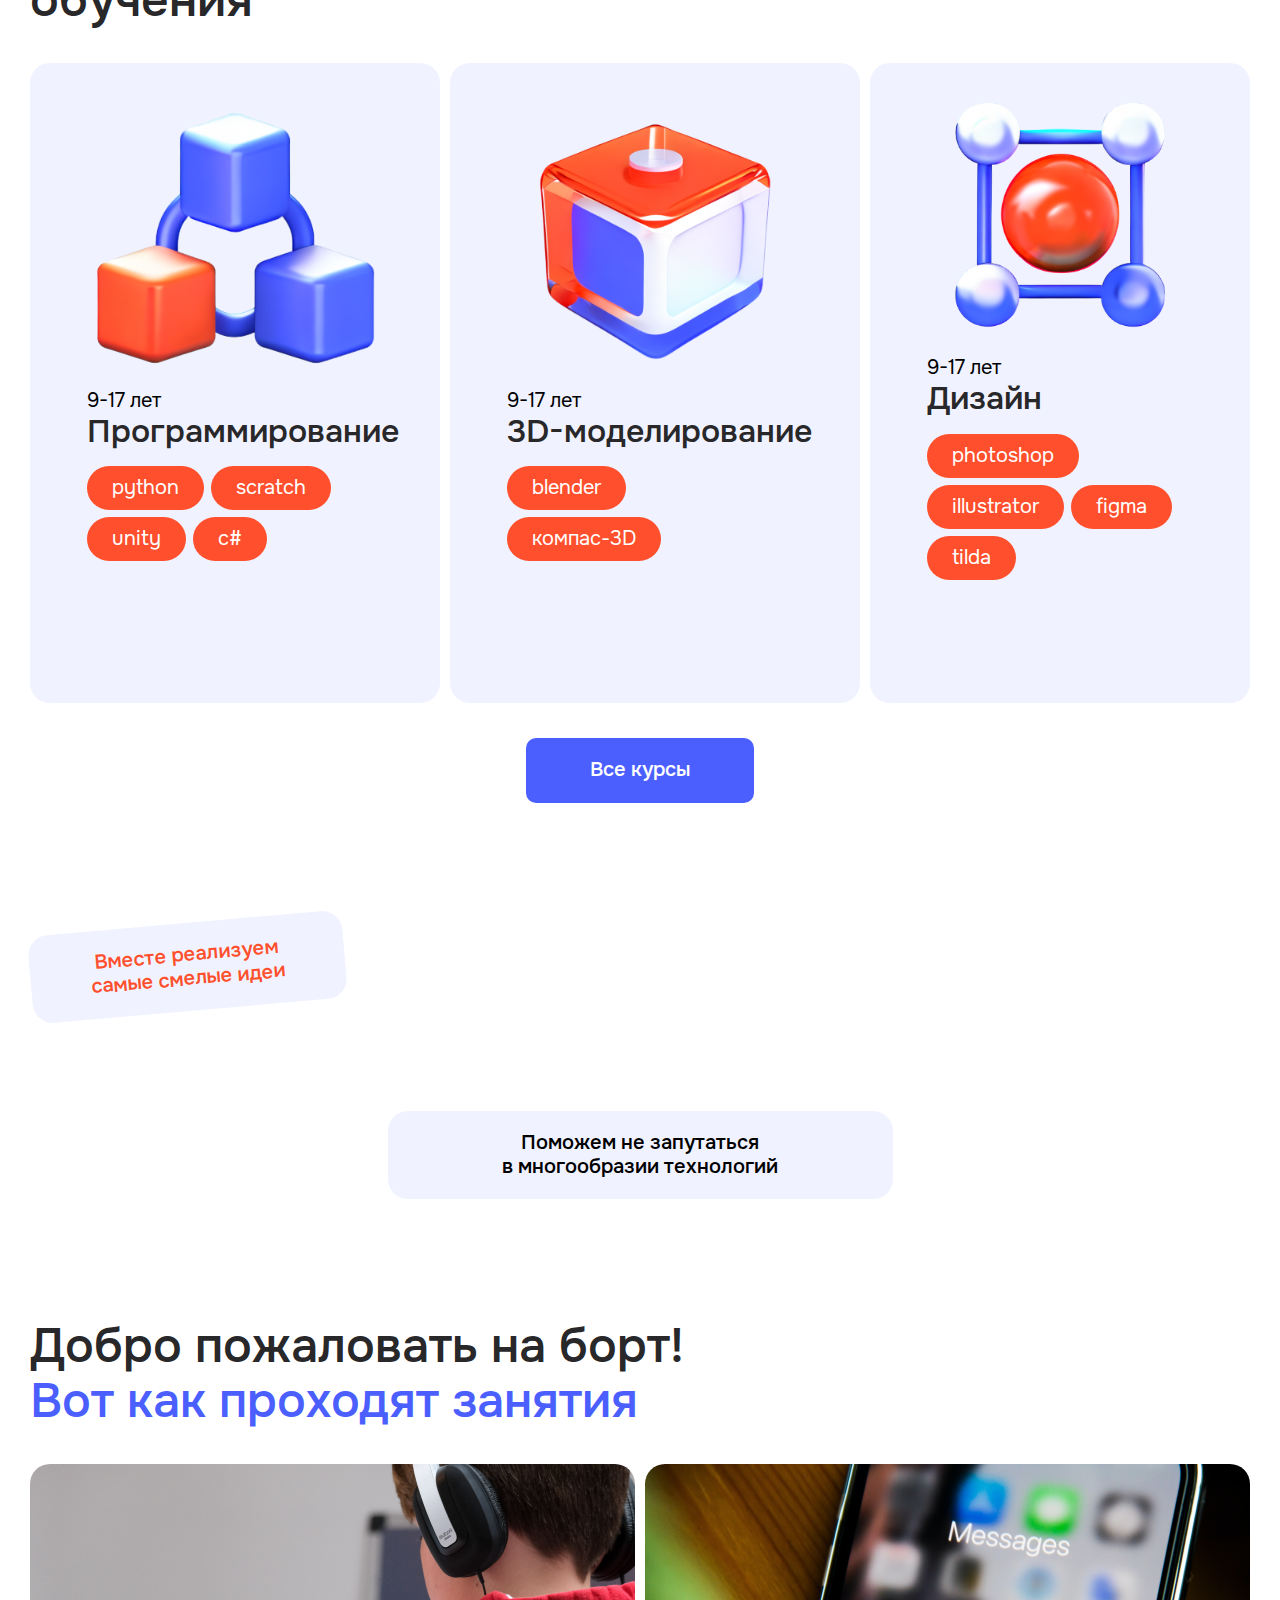
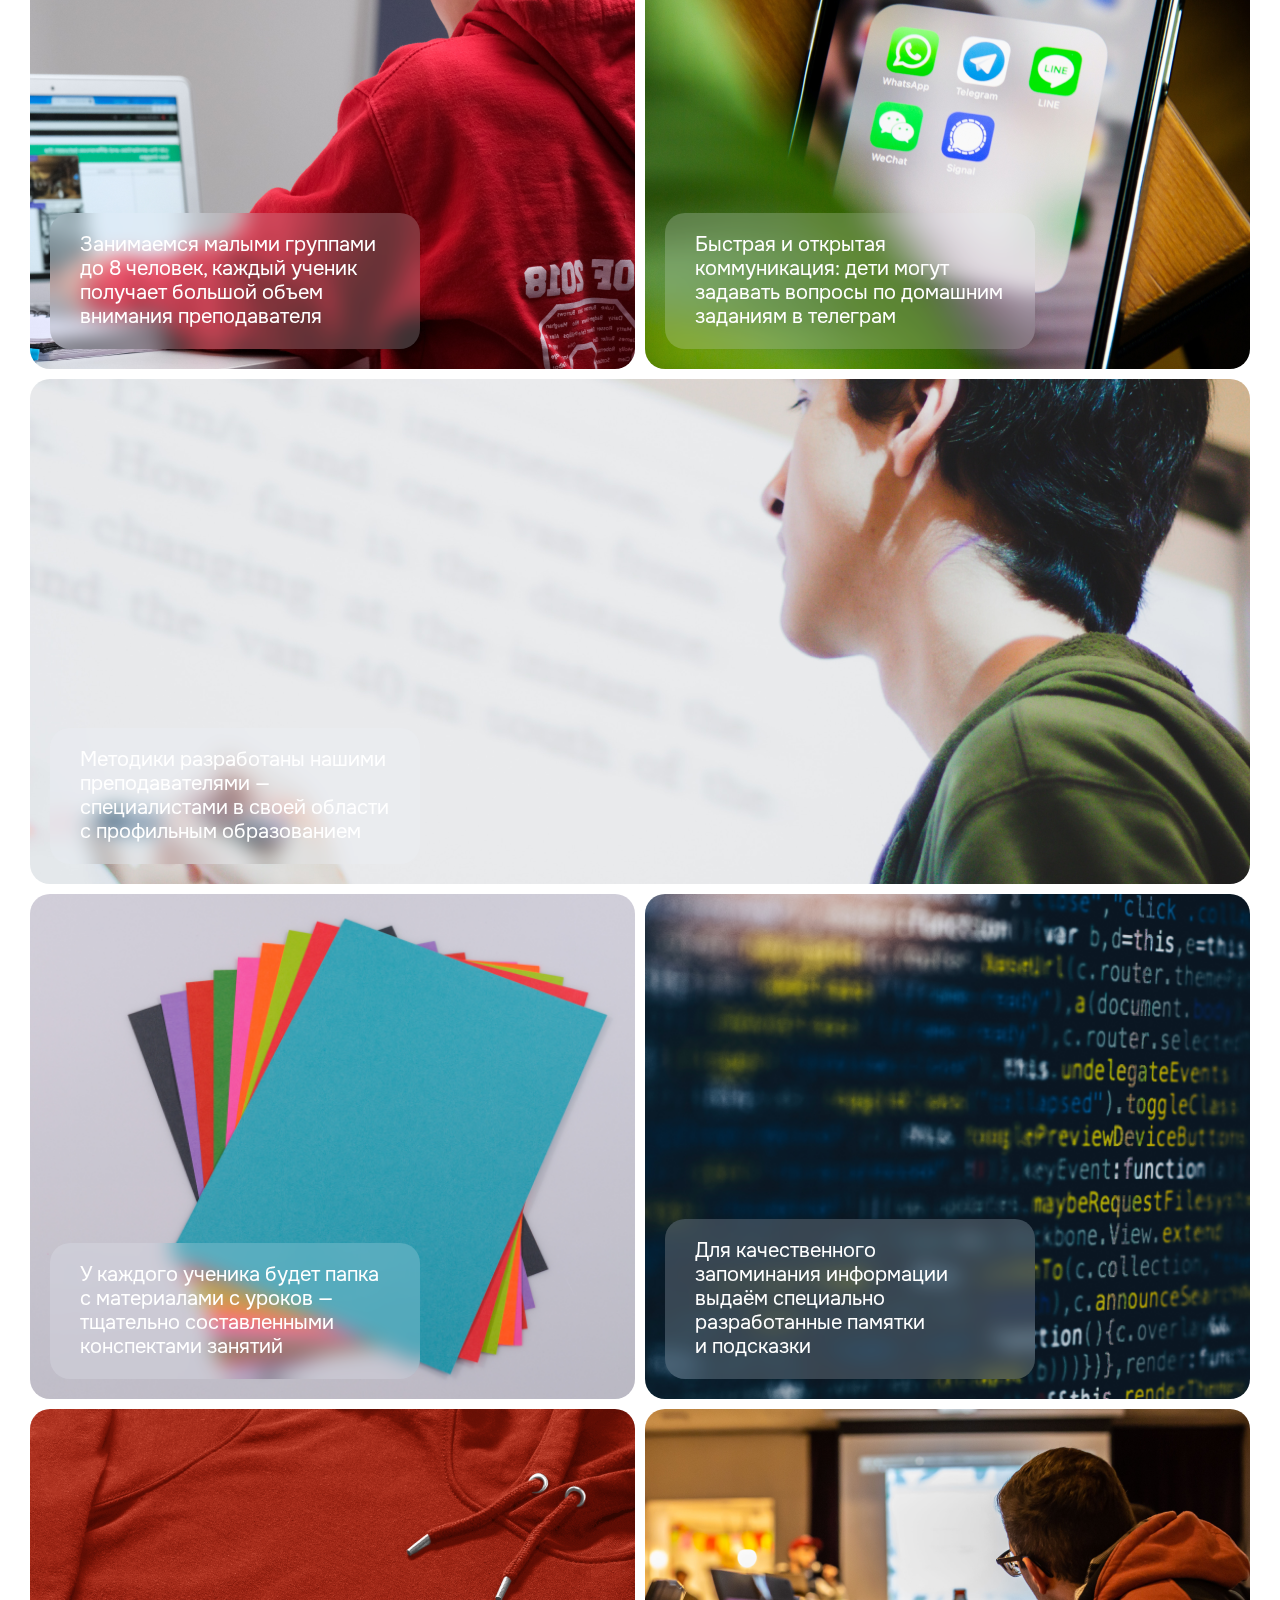
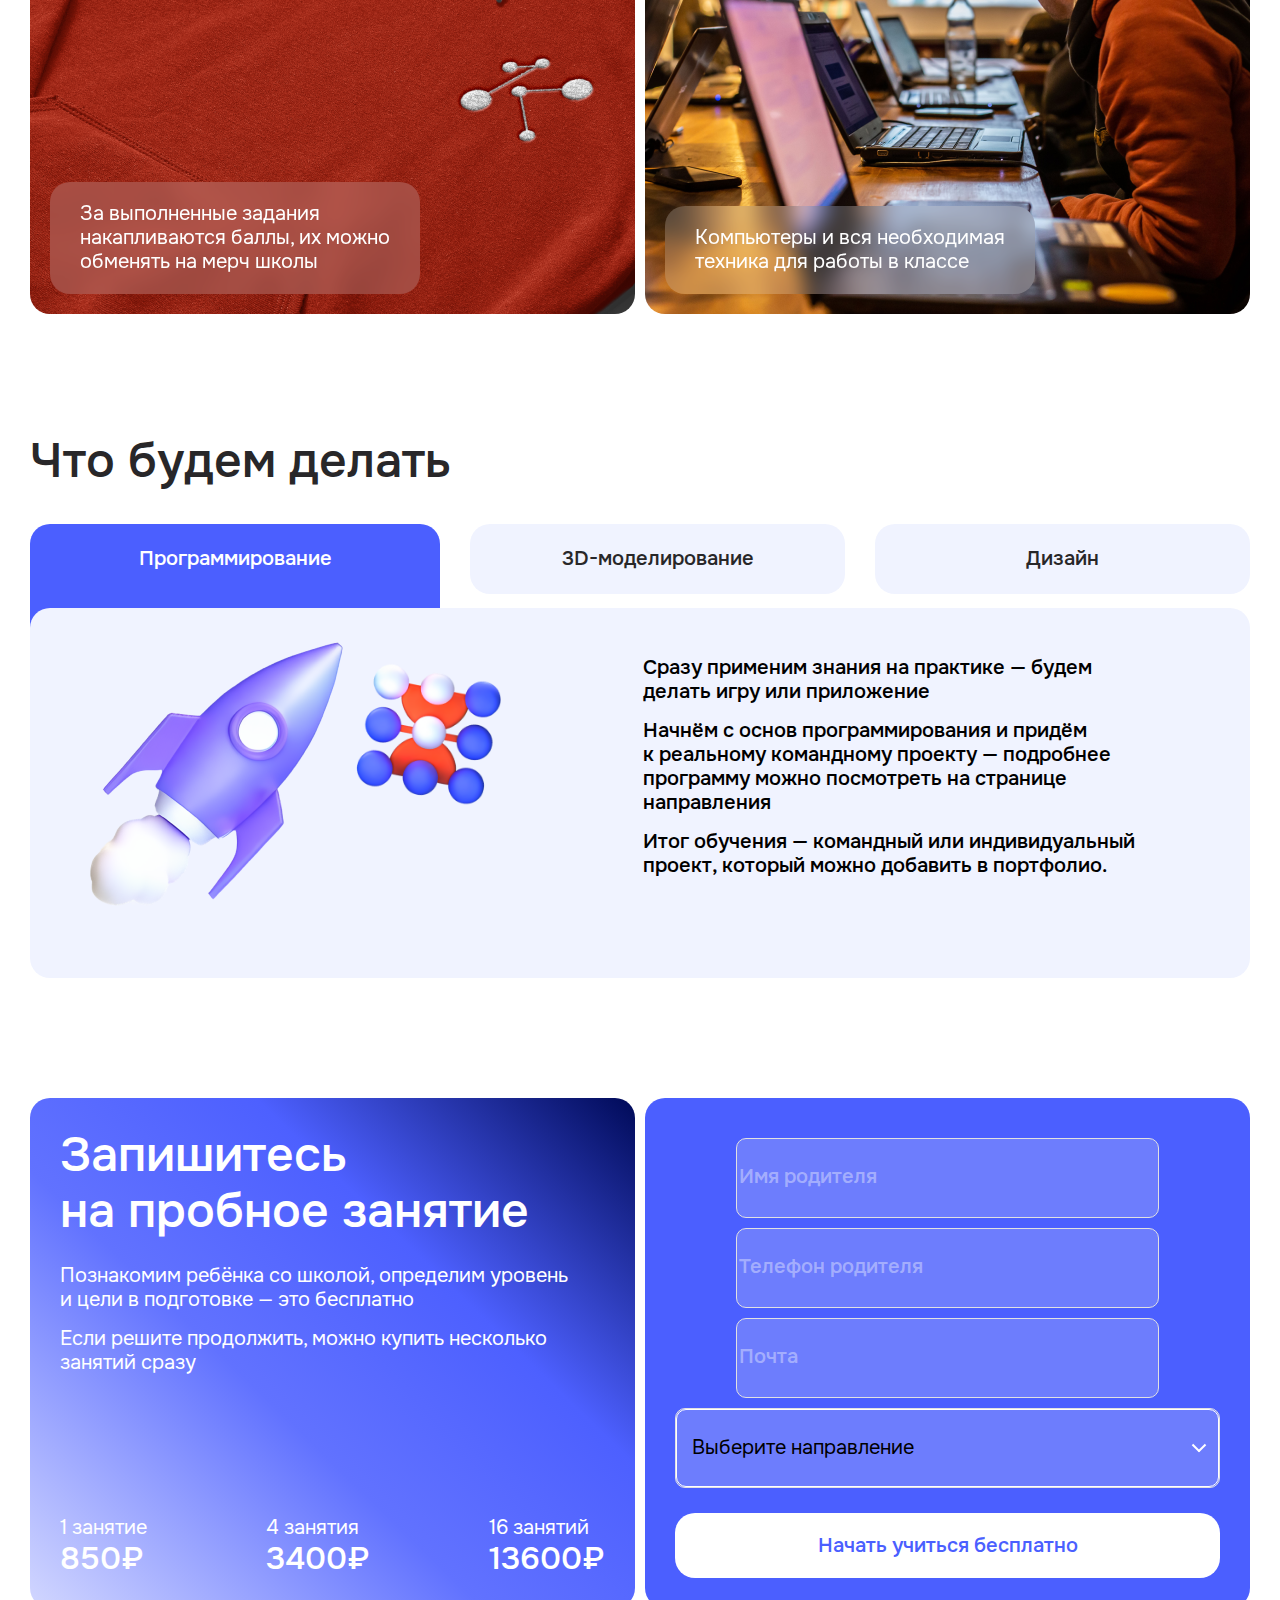
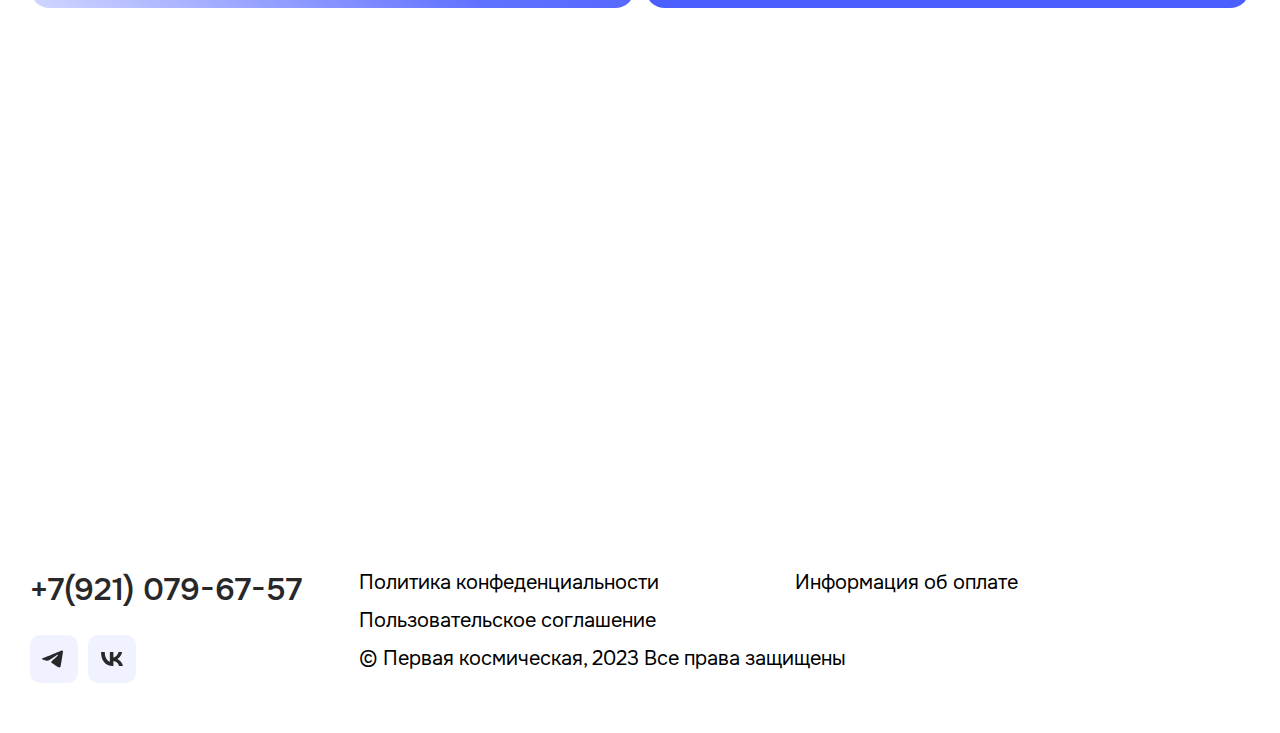
==== commit 326d102a: "adaptive" ====
--- a/index.html
+++ b/index.html
@@ -214,18 +214,18 @@
 <section class="taglines">
   <div class="block">
   <div class="card one">
-    <h3>Вместе реализуем</h3>
-    <h3>самые смелые идеи</h3>
-  </div>
-  <div class="card two">
-    <h3>Учим работать в команде</h3>
-    <h3>Не просто класс, а команда единомышленников!</h3>
-  </div>
+    <p class="button_text">Вместе реализуем</p>
+    <p class="button_text">самые смелые идеи</p>
+  </div>
+  <!-- <div class="card two">
+    <p class="button_text">Учим работать в команде</p>
+    <p class="button_text">Не просто класс, а команда единомышленников!</p>
+  </div> -->
   </div>
   <!-- 3 карточка -->
   <div class="card three">
-    <h3>Поможем не запутаться</h3>
-    <h3>в многообразии технологий</h3>
+    <p class="button_text">Поможем не запутаться</p>
+    <p class="button_text">в многообразии технологий</p>
   </div>
 </section>
 <section class="welcome">
@@ -306,7 +306,7 @@
 <!-- запишитесь на первое занятие -->
 <section class="first_lesson">
   <div class="offer">
-    <h2>Запишитесь на пробное занятие</h2>
+    <h2>Запишитесь на пробное занятие</h2>
     <p>Познакомим ребёнка со школой, определим уровень и цели в подготовке — это бесплатно</p>
     <p>Если решите продолжить, можно купить несколько занятий сразу</p>
     <!-- цены -->
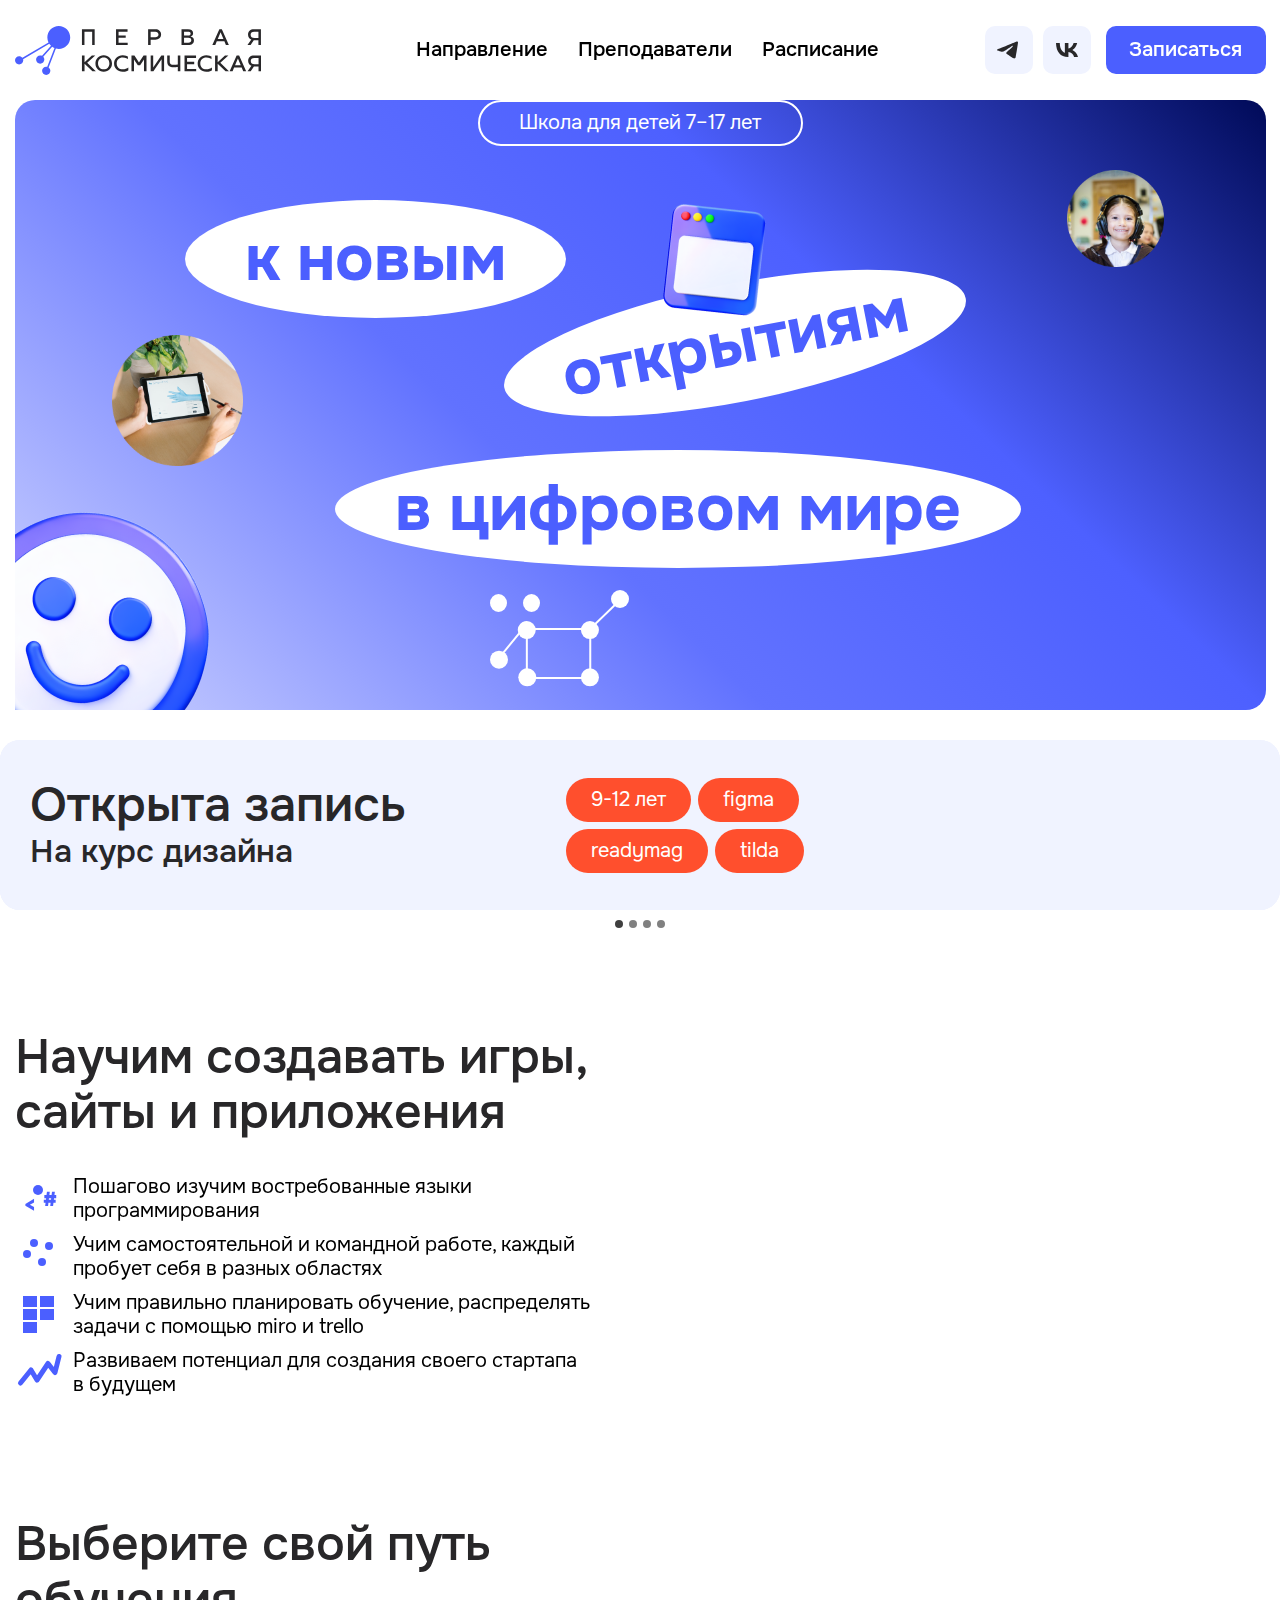
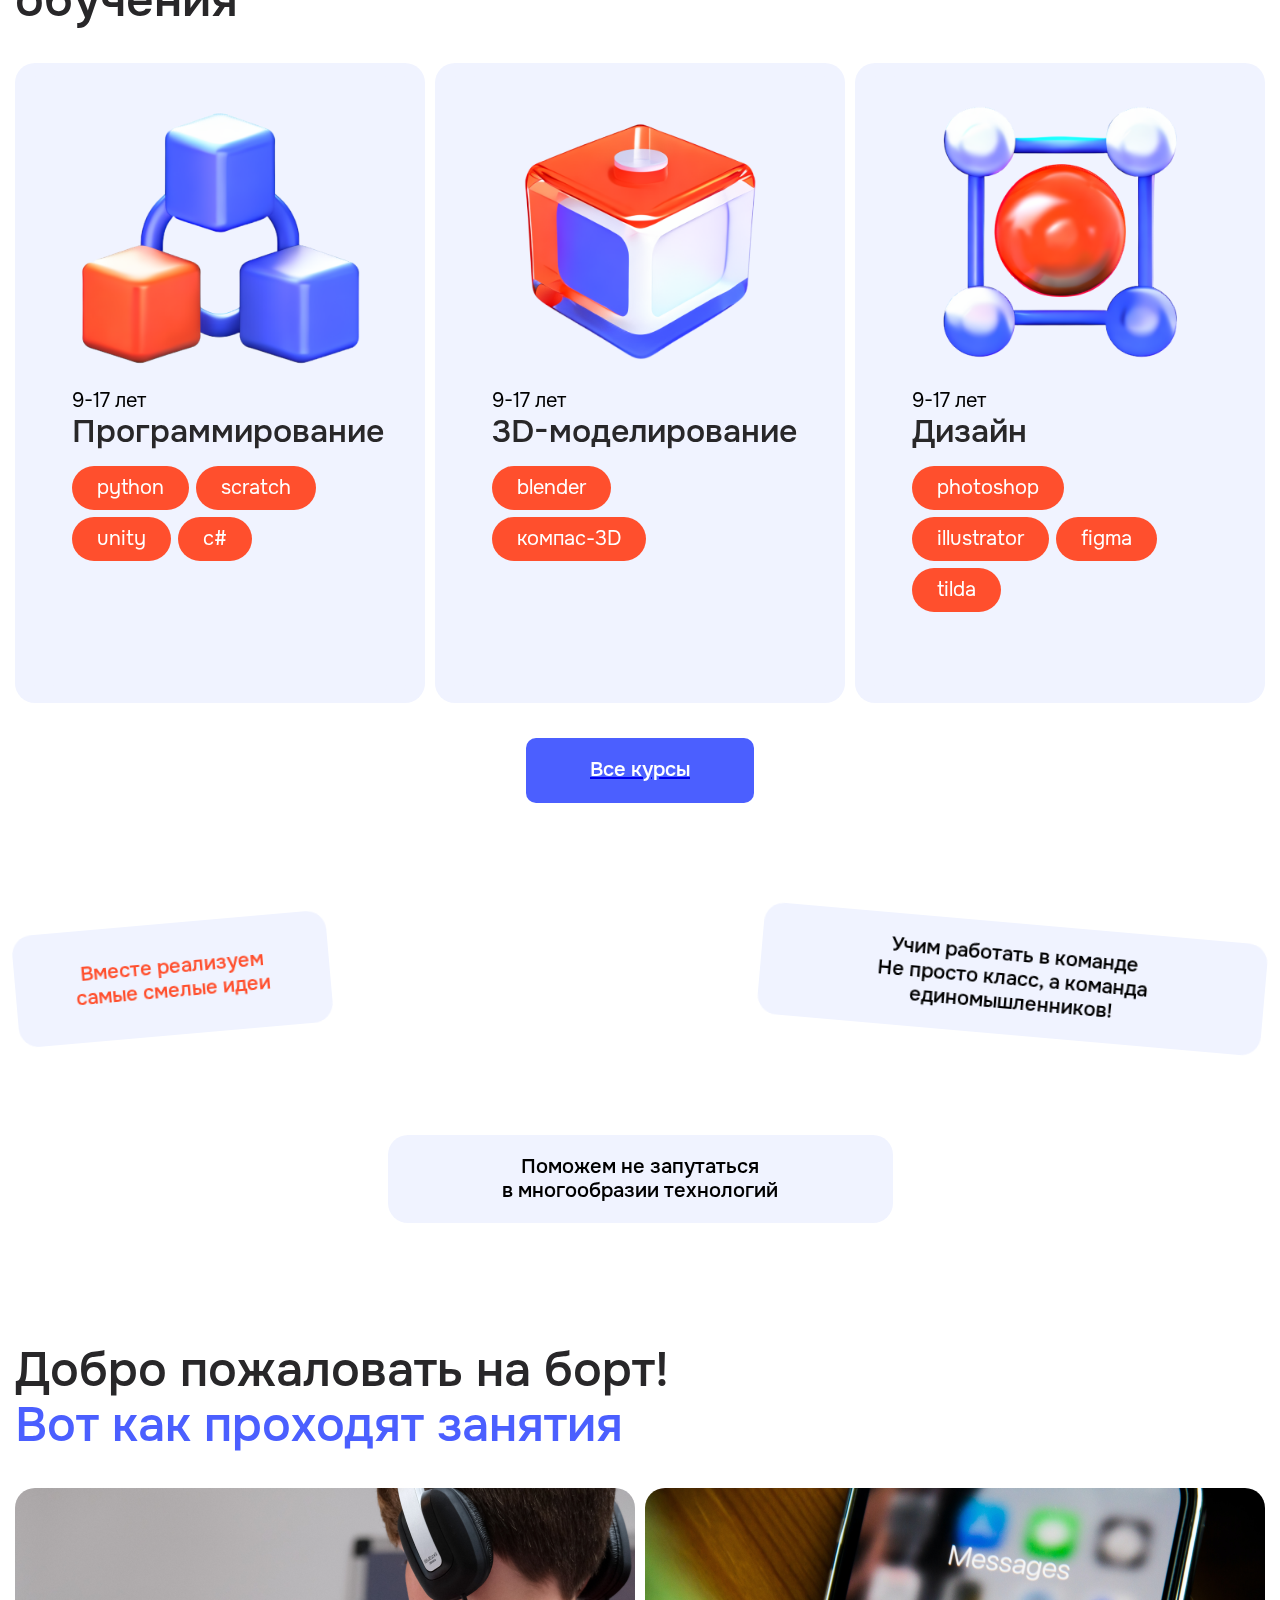
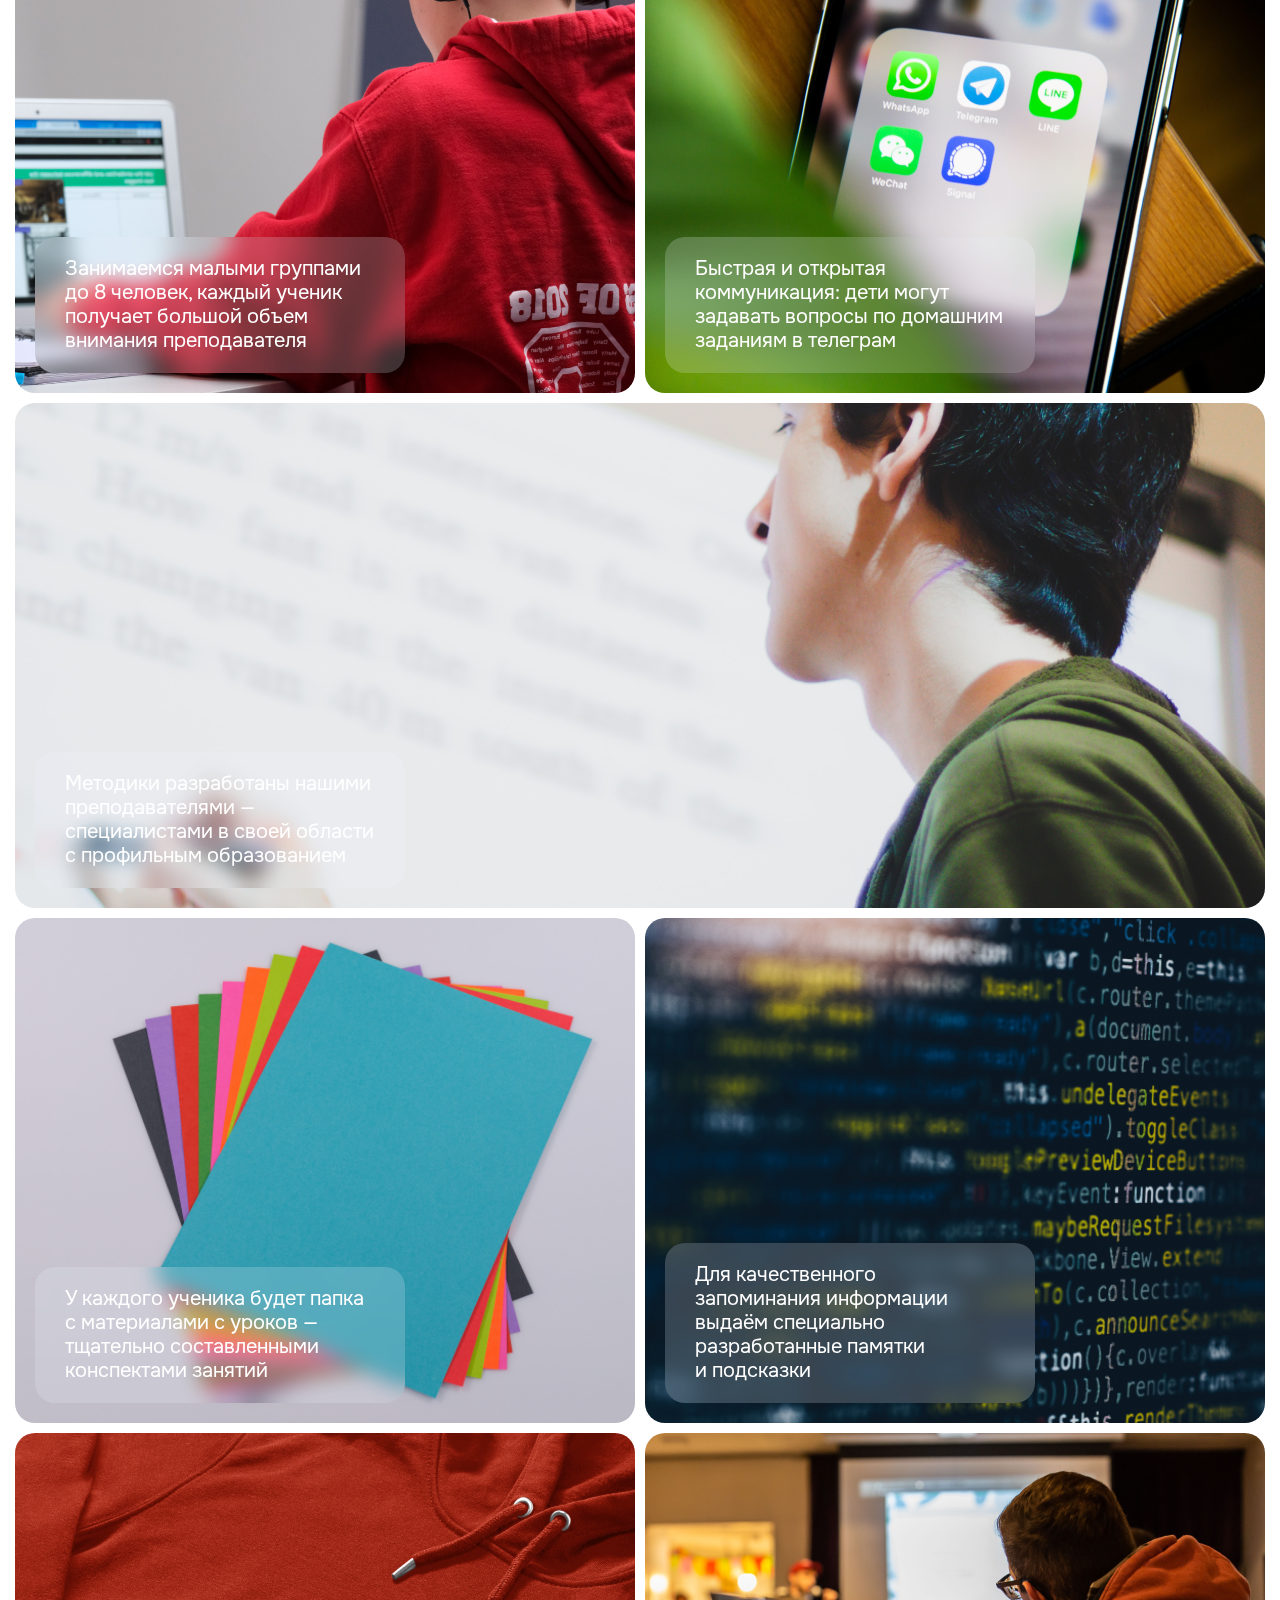
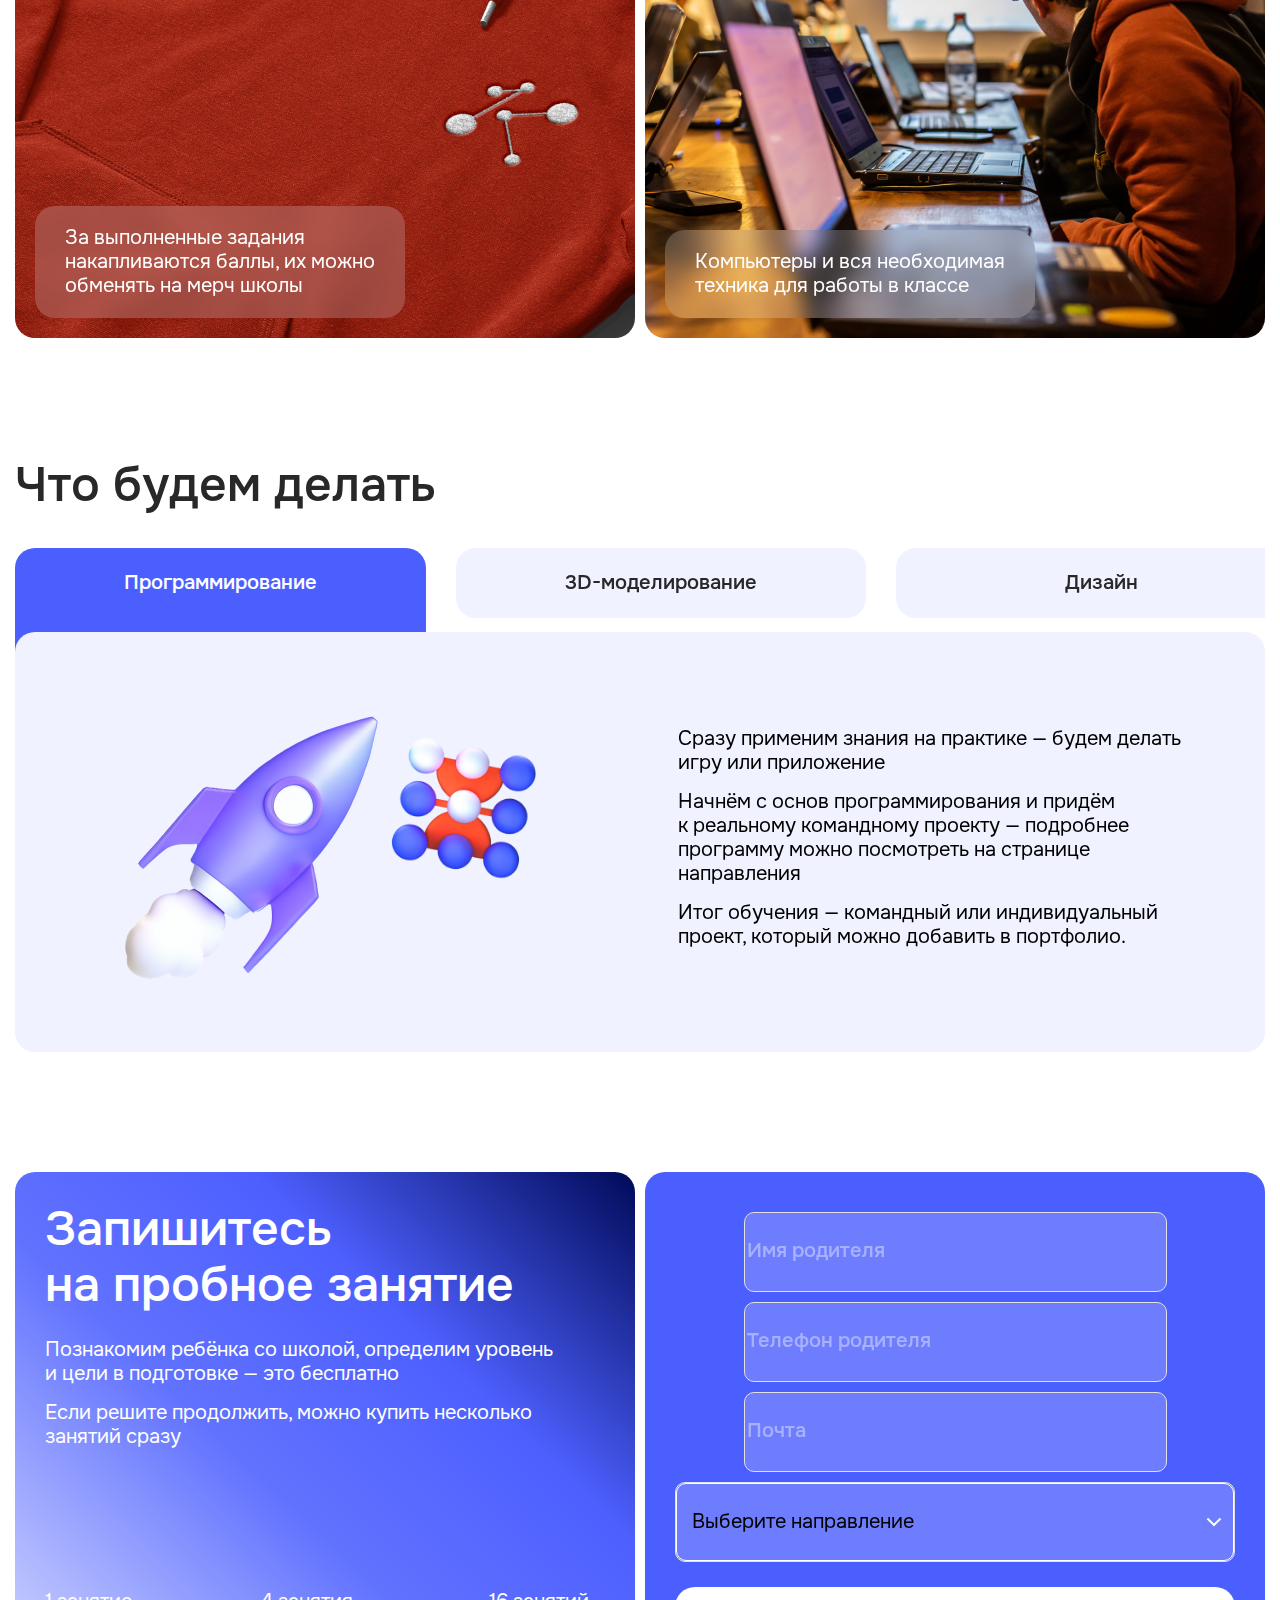
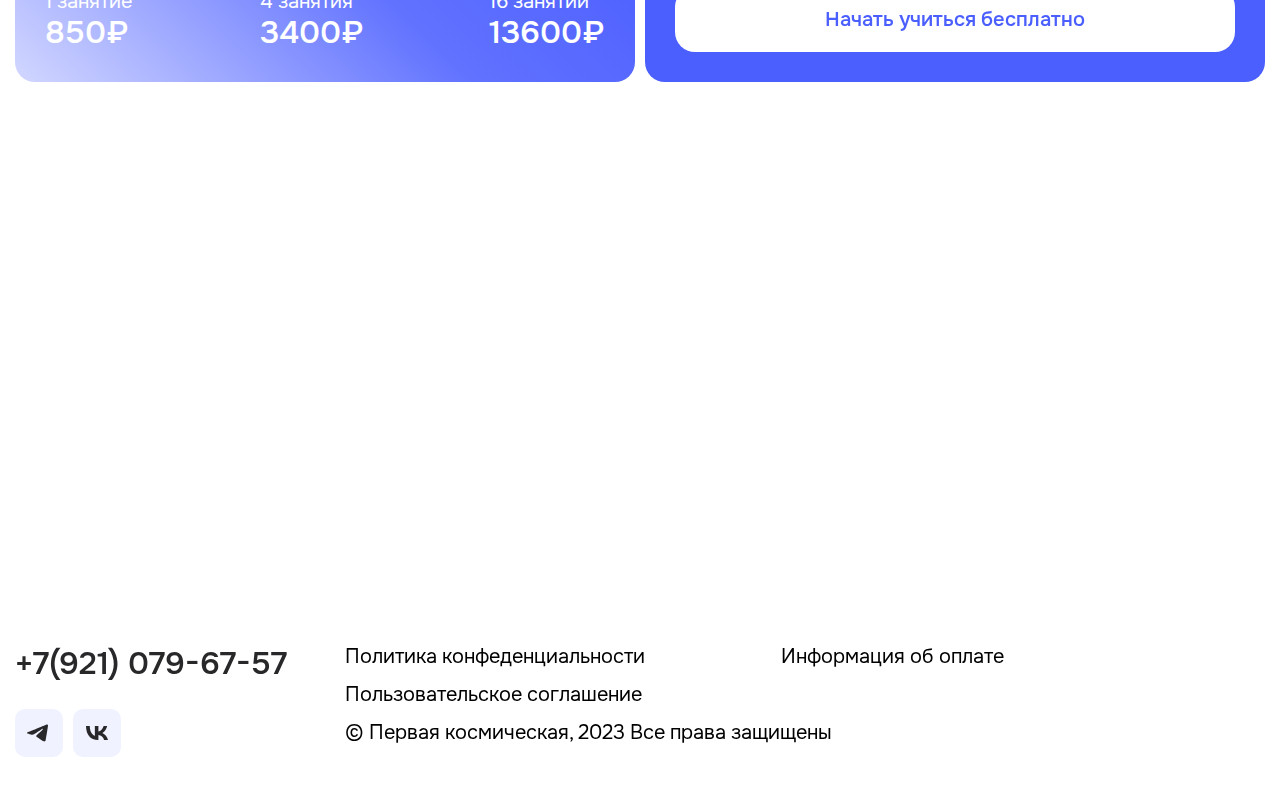
==== commit abe3a2ce: "new page" ====
--- a/index.html
+++ b/index.html
@@ -208,7 +208,7 @@
 </div>
 </div>
   </div>
-  <button class="all" type="button" name="button"><p class="button_text">Все курсы</p></button>
+  <a href="all_courses.html"><button class="all" type="button" name="button"><p class="button_text">Все курсы</p></button></a>
 </section>
 <!-- карточки с фразами -->
 <section class="taglines">
@@ -217,10 +217,10 @@
     <p class="button_text">Вместе реализуем</p>
     <p class="button_text">самые смелые идеи</p>
   </div>
-  <!-- <div class="card two">
+  <div class="card two">
     <p class="button_text">Учим работать в команде</p>
     <p class="button_text">Не просто класс, а команда единомышленников!</p>
-  </div> -->
+  </div>
   </div>
   <!-- 3 карточка -->
   <div class="card three">
@@ -297,9 +297,9 @@
     </div>
     <!-- текст про направление -->
     <div class="prog_info">
-      <p class="button_text">Сразу применим знания на практике — будем делать игру или приложение</p>
-      <p class="button_text">Начнём с основ программирования и придём к реальному командному проекту — подробнее программу можно посмотреть на странице направления</p>
-      <p class="button_text">Итог обучения — командный или индивидуальный проект, который можно добавить в портфолио.</p>
+      <p>Сразу применим знания на практике — будем делать игру или приложение</p>
+      <p>Начнём с основ программирования и придём к реальному командному проекту — подробнее программу можно посмотреть на странице направления</p>
+      <p>Итог обучения — командный или индивидуальный проект, который можно добавить в портфолио.</p>
     </div>
   </div>
 </section>
